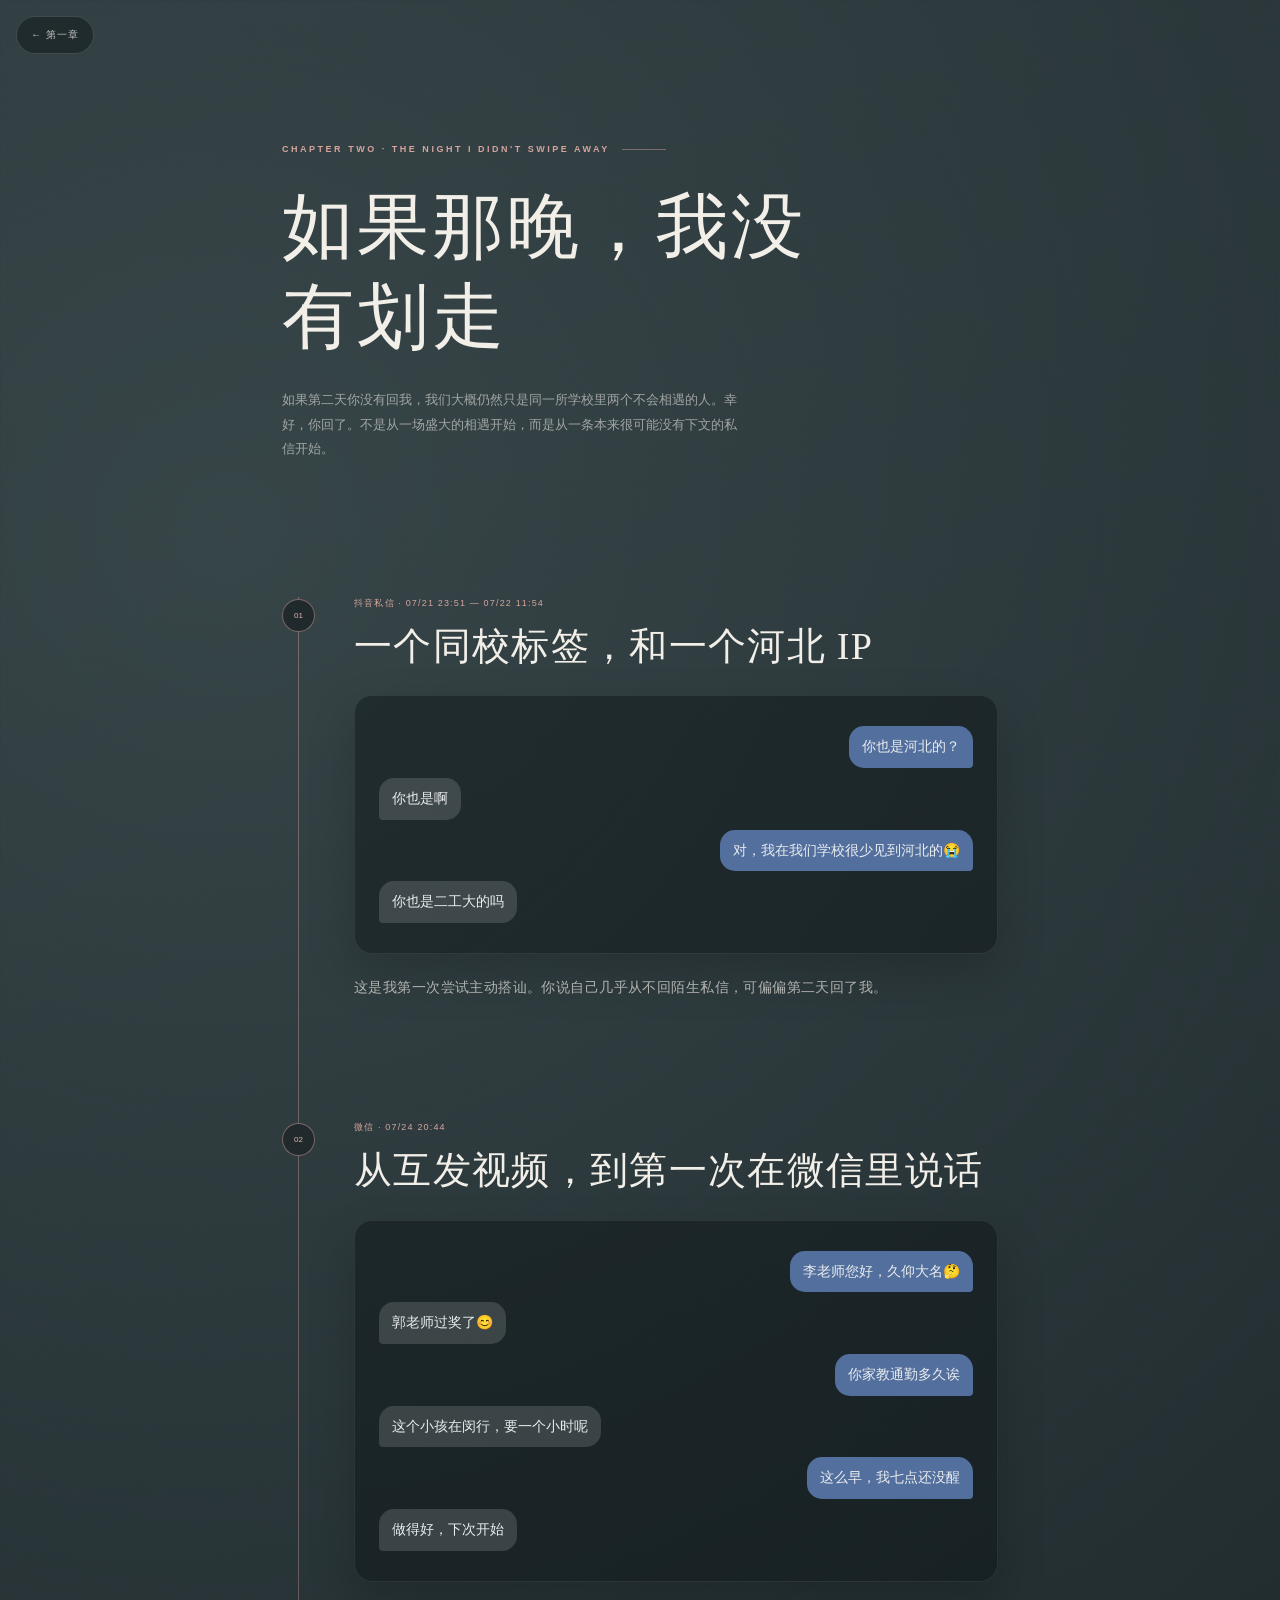
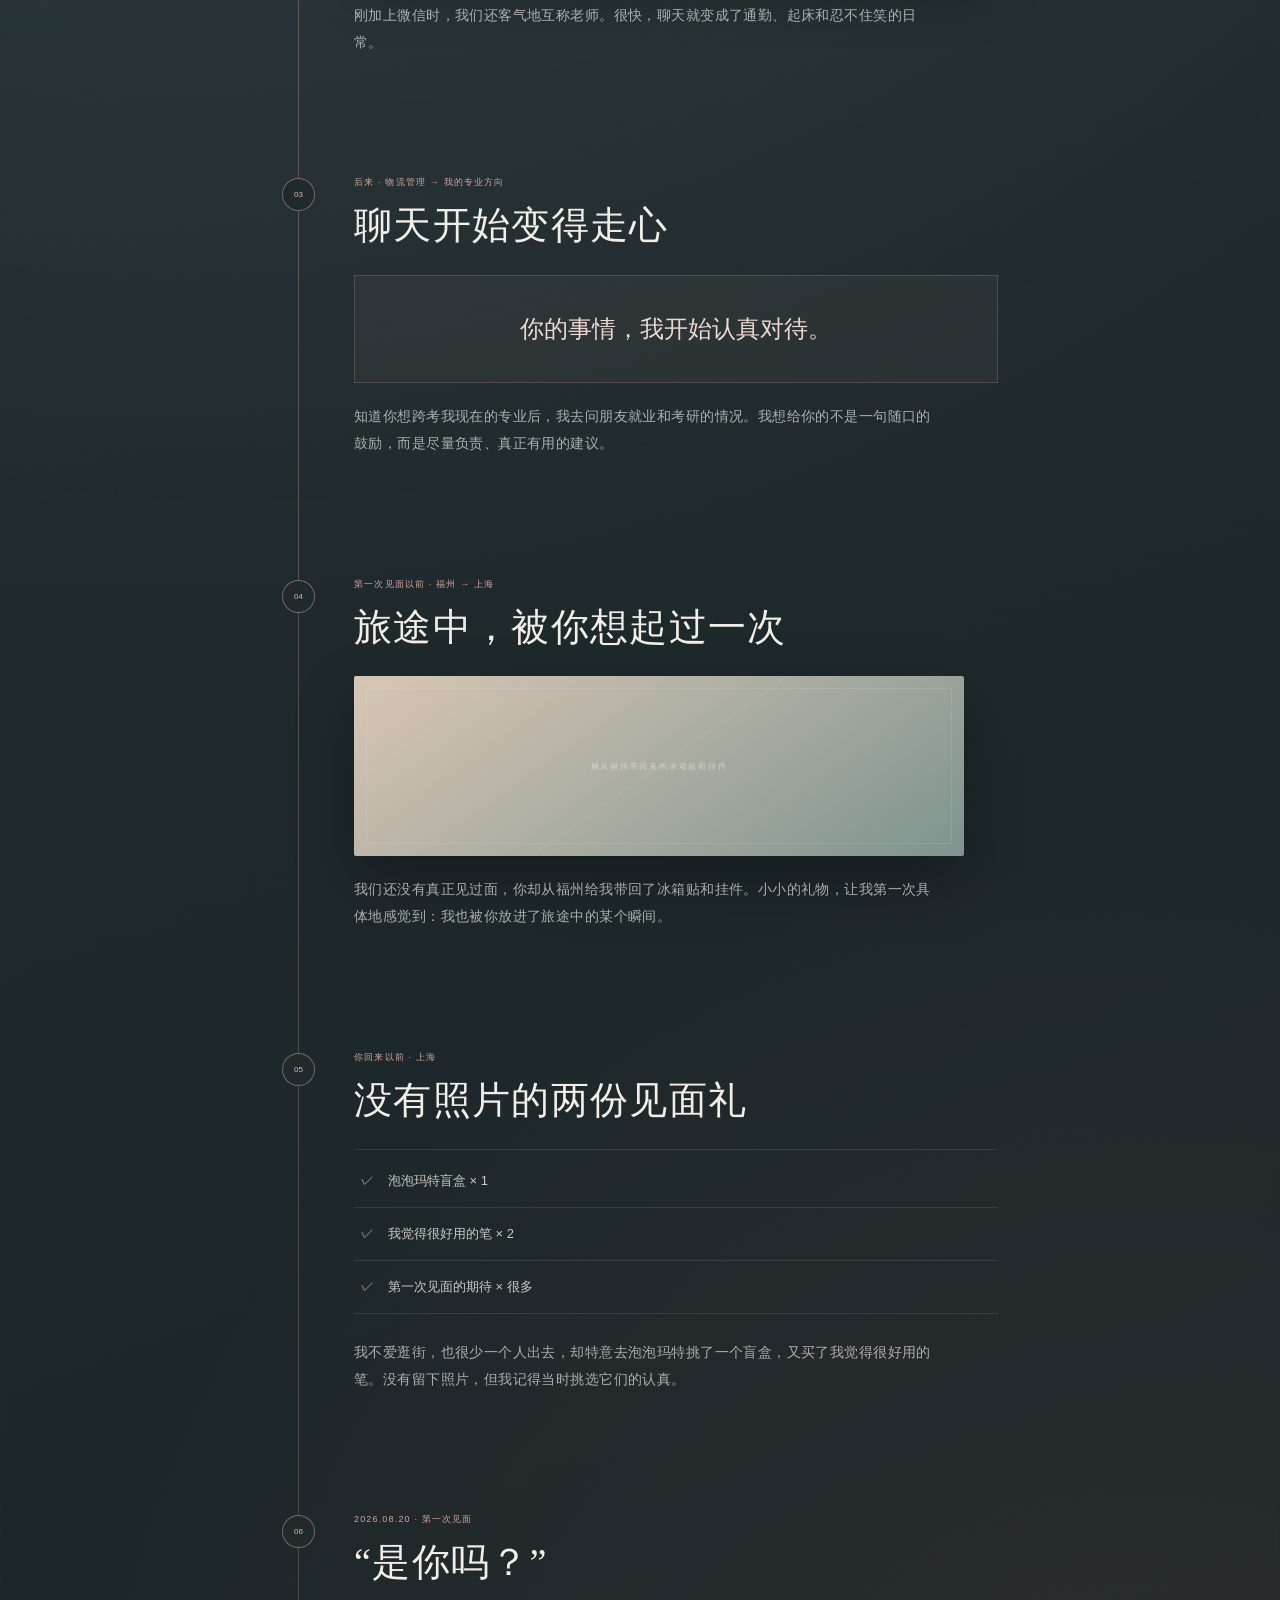
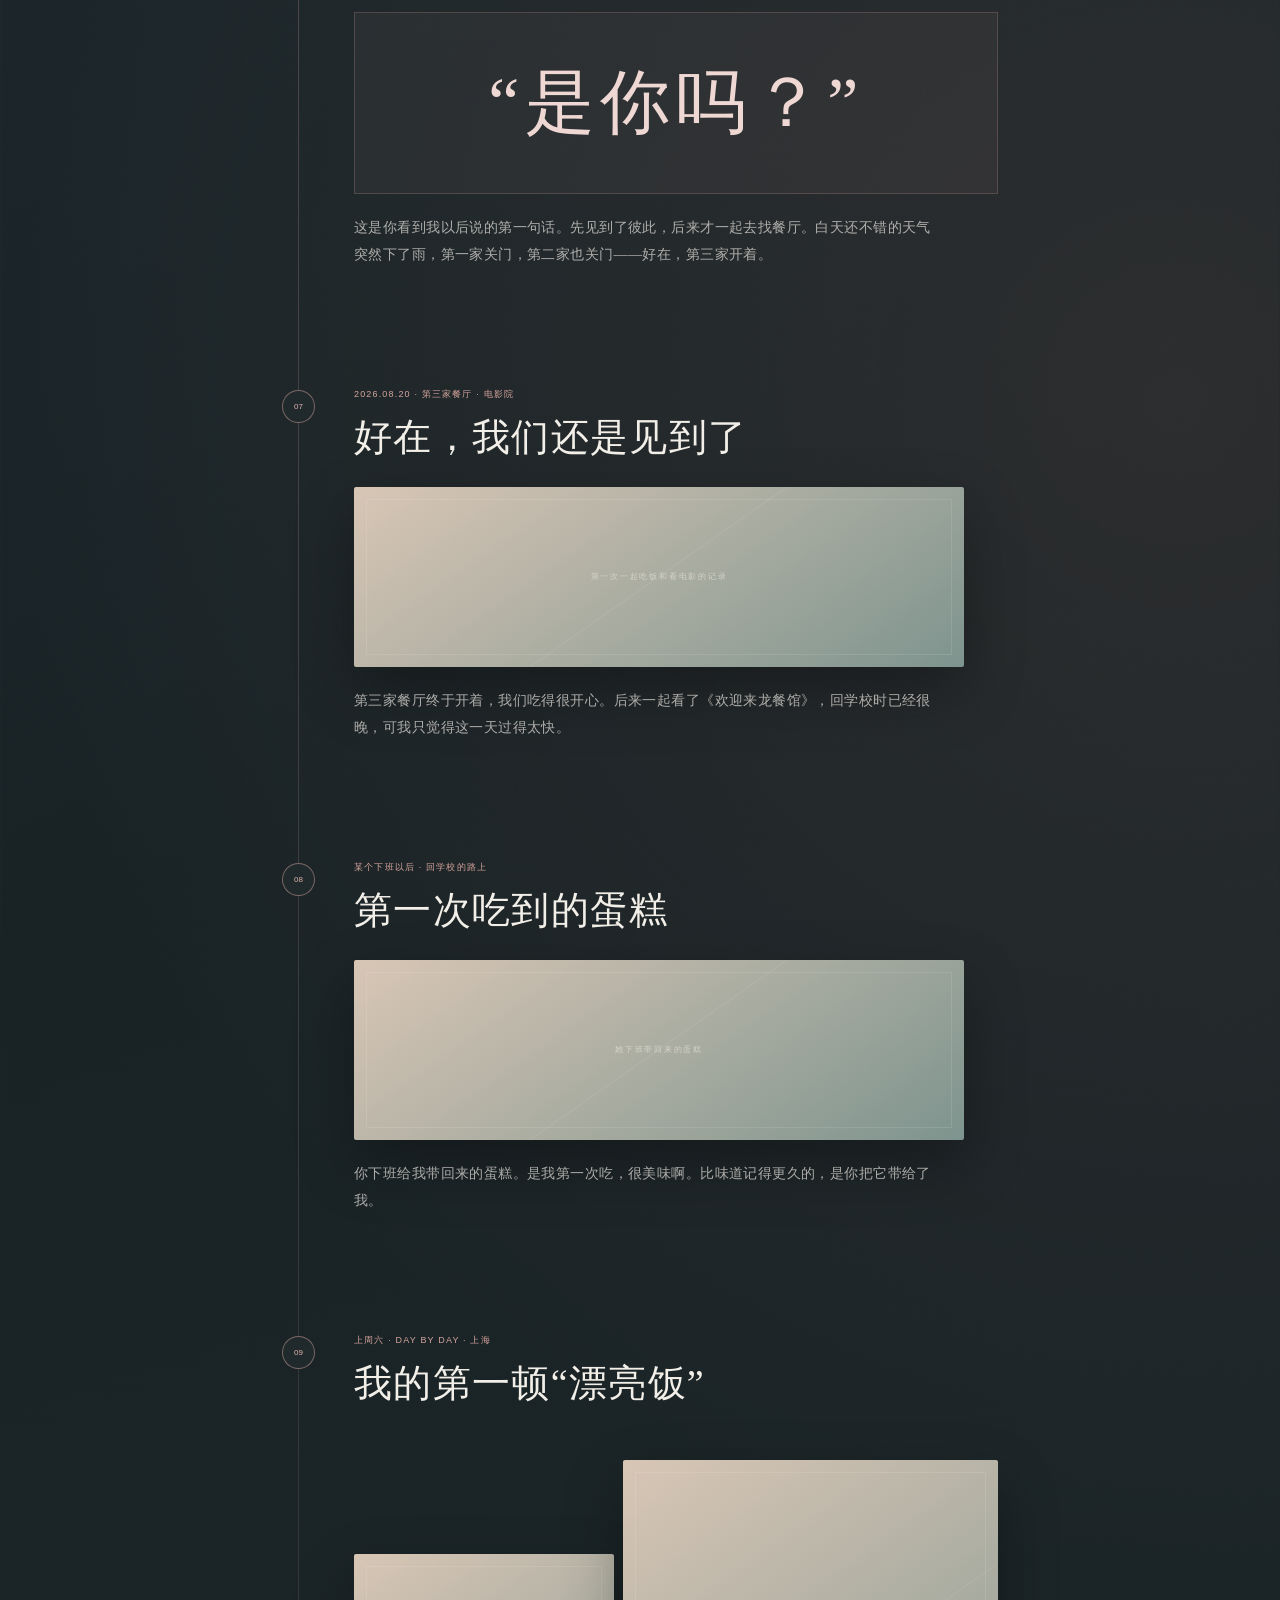
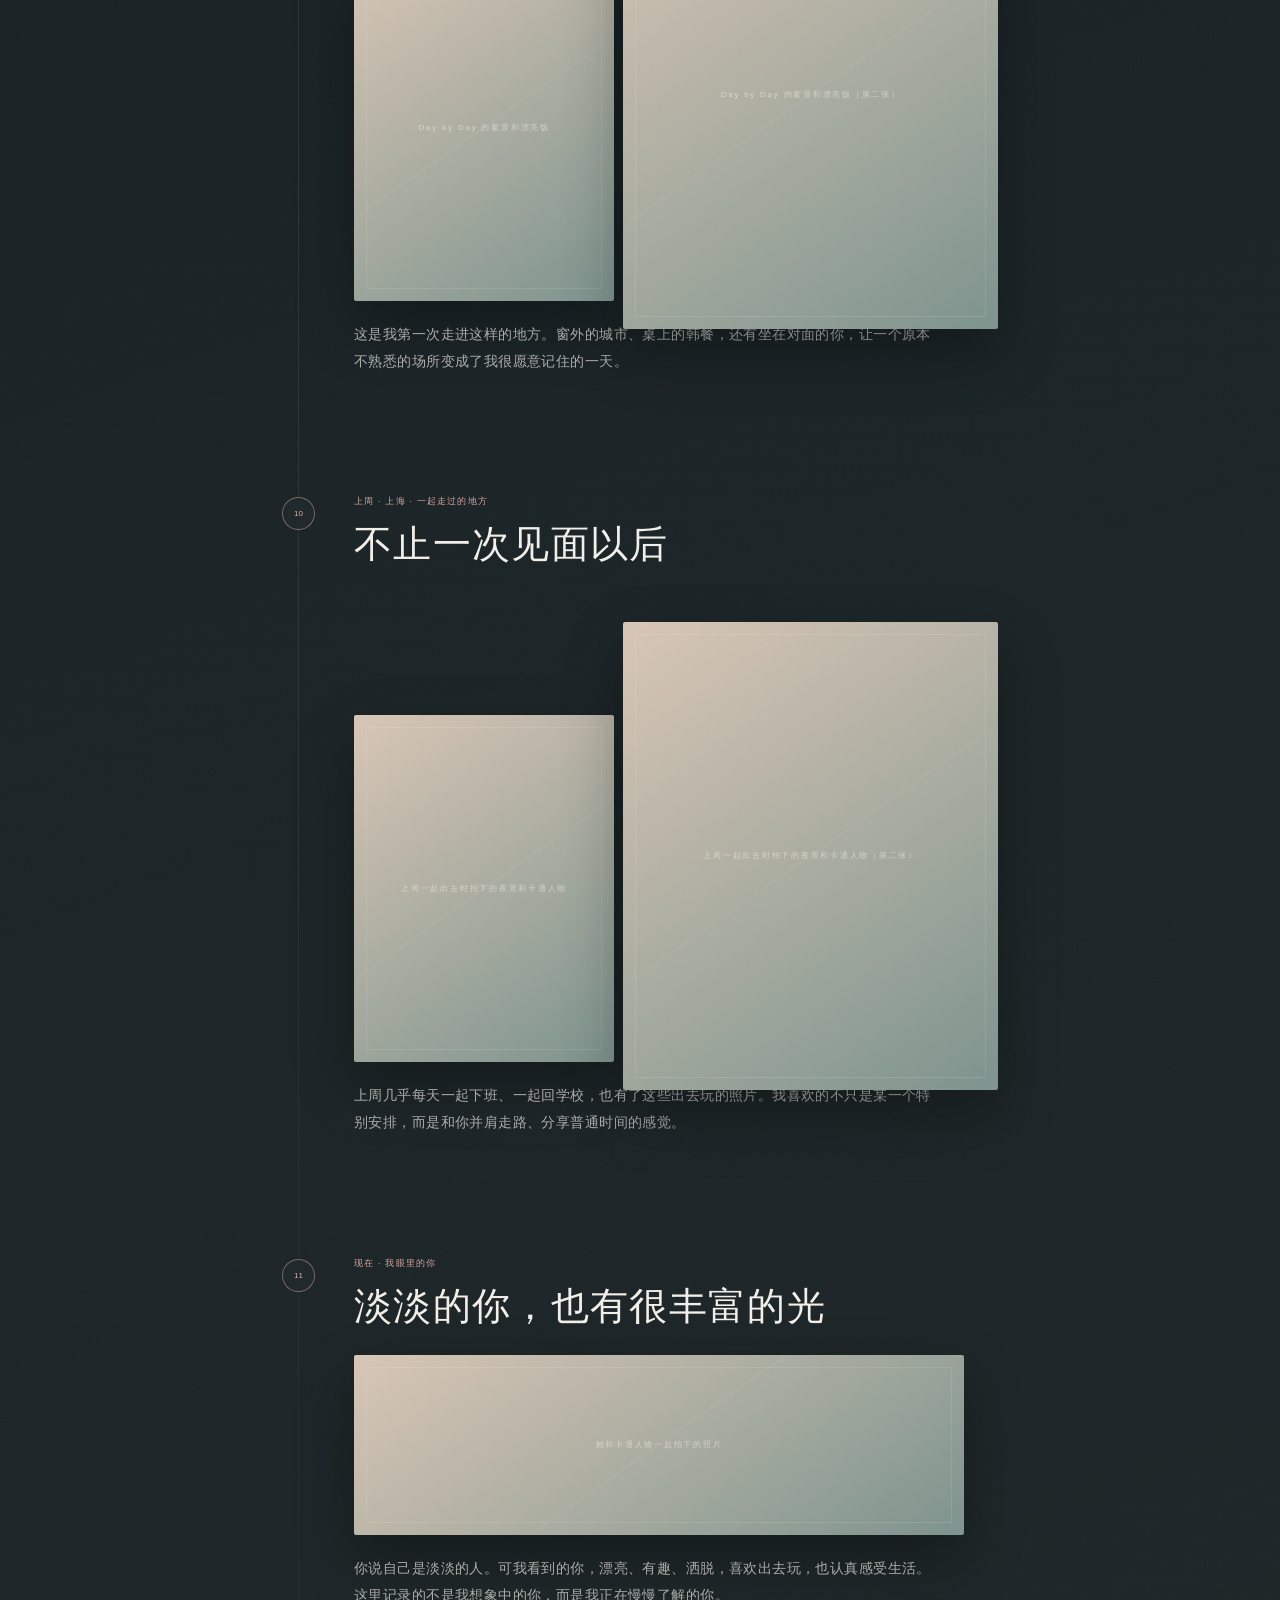
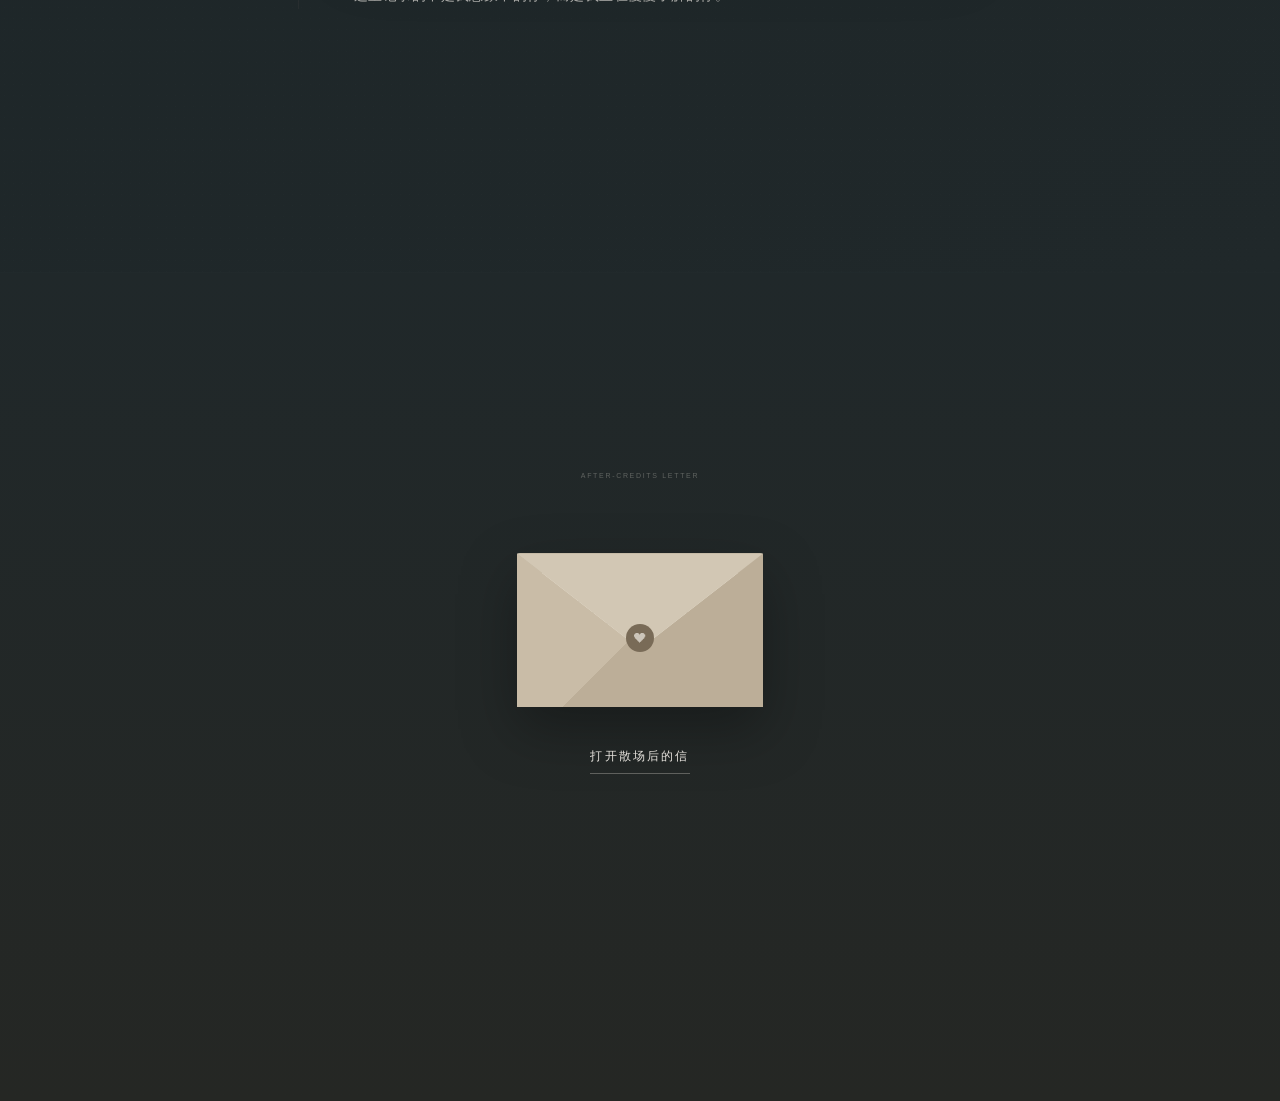
==== story.html @ b948edaa "Add files via upload" ====
<!doctype html>
<html lang="zh-CN">
<head>
  <meta charset="UTF-8">
  <meta name="viewport" content="width=device-width, initial-scale=1, viewport-fit=cover">
  <meta name="robots" content="noindex,nofollow">
  <meta name="referrer" content="no-referrer">
  <meta name="theme-color" content="#202a2d">
  <meta name="description" content="从第一条私信开始，记录我们的故事。">
  <title>后来，我们的故事开始了</title>
  <link rel="stylesheet" href="./style.css">
</head>
<body class="is-loading is-started story-page">
  <noscript><p class="noscript-message">这个页面需要启用 JavaScript，才能完成拆信与日期验证。</p></noscript>
  <div class="page-loader" id="pageLoader" aria-label="页面加载中"><i></i></div>

  <a class="story-back-link" href="./index.html" aria-label="返回第一章">← 第一章</a>

  <main class="story-page-main">
    <section class="story-chapter" id="storyChapter" aria-labelledby="storyChapterTitle">
      <div class="story-chapter__heading reveal">
        <p class="chapter-kicker" id="storyEyebrow"></p>
        <h1 id="storyChapterTitle"></h1>
        <p id="storyChapterIntro"></p>
      </div>
      <div class="story-timeline" id="storyTimeline" aria-label="从第一条私信开始的故事"></div>
    </section>

    <div class="envelope-section reveal" id="envelopeSection">
      <p class="envelope-section__eyebrow">AFTER-CREDITS LETTER</p>
      <button class="envelope-trigger" id="envelopeTrigger" type="button" aria-label="打开这封信" aria-expanded="false">
        <span class="envelope" aria-hidden="true">
          <span class="envelope__paper"><i></i><i></i><i></i></span>
          <span class="envelope__back"></span>
          <span class="envelope__flap"></span>
          <span class="envelope__front"></span>
          <span class="envelope__seal">❤</span>
        </span>
        <span class="envelope-label">打开散场后的信</span>
      </button>
    </div>

    <section class="chapter chapter-two" id="chapterTwo" aria-labelledby="chapterTwoTitle" aria-hidden="true">
      <div class="texture texture--paper" aria-hidden="true"></div>
      <div class="letter-page">
        <div class="paper-rule" aria-hidden="true"></div>
        <div class="chapter-heading chapter-heading--letter reveal-letter">
          <div class="chapter-heading__topline"><span>AFTER CREDITS / LETTER</span><span>ONLY FOR YOU</span></div>
          <p class="chapter-kicker">AFTER CREDITS <span>LETTER</span></p>
          <h2 id="chapterTwoTitle"></h2>
          <p class="chapter-deck" id="chapterTwoIntro"></p>
        </div>
        <div class="letter-copy" id="letterCopy"></div>
        <figure class="important-photo reveal-letter">
          <button class="important-photo__media" id="importantPhotoMedia" type="button" aria-label="查看重要照片"></button>
          <figcaption id="importantPhotoCaption"></figcaption>
        </figure>
        <div class="confession-intro reveal-letter">
          <span class="confession-intro__index">ONE LAST SCENE</span>
          <p id="confessionBefore"></p>
          <button class="continue-button" id="continueButton" type="button" aria-expanded="false">
            <span id="confessionButtonText"></span><span aria-hidden="true">↓</span>
          </button>
        </div>
        <div class="confession-reveal" id="confessionReveal" aria-live="polite">
          <p class="confession-text" id="confessionFinal"></p>
          <div class="ending-scene">
            <button class="next-photo" id="nextPhotoMedia" type="button" aria-label="查看下一张照片"></button>
            <p id="endingText"></p>
            <p class="to-be-continued" id="continuedText"></p>
          </div>
        </div>
      </div>
    </section>
  </main>

  <div class="letter-stage" id="letterStage" aria-hidden="true">
    <div class="letter-stage__backdrop"></div>
    <section class="date-letter" role="dialog" aria-modal="true" aria-labelledby="dateQuestionTitle">
      <div class="date-letter__topline"><span>PRIVATE SCREENING</span><span>AFTER CREDITS · 01</span></div>
      <div class="date-form-view" id="dateFormView">
        <p class="date-letter__prelude" id="datePrelude"></p>
        <h2 id="dateQuestionTitle"></h2>
        <form id="dateForm" novalidate>
          <fieldset>
            <legend class="sr-only">选择第一次见面的日期</legend>
            <div class="date-selects">
              <label><select id="yearSelect" aria-label="年份" required></select><span>年</span></label><i aria-hidden="true">·</i>
              <label><select id="monthSelect" aria-label="月份" required></select><span>月</span></label><i aria-hidden="true">·</i>
              <label><select id="daySelect" aria-label="日期" required></select><span>日</span></label>
            </div>
            <p class="date-message" id="dateMessage" aria-live="polite"></p>
            <button class="date-submit" type="submit">确认这一天 <span aria-hidden="true">→</span></button>
          </fieldset>
        </form>
      </div>
      <div class="date-success" id="dateSuccess" aria-live="polite">
        <p class="date-success__value" id="dateSuccessValue"></p>
        <span class="date-success__check" aria-hidden="true">✓</span>
        <p id="dateCorrectText"></p>
        <p class="muted" id="dateTransitionText"></p>
        <button class="date-success__continue" id="enterChapterTwoButton" type="button"></button>
      </div>
    </section>
  </div>

  <div class="lightbox" id="lightbox" role="dialog" aria-modal="true" aria-label="照片查看" aria-hidden="true">
    <button class="lightbox__close" id="lightboxClose" type="button" aria-label="关闭大图">×</button>
    <div class="lightbox__stage" id="lightboxStage"></div>
    <p class="lightbox__caption" id="lightboxCaption"></p>
  </div>

  <script src="./content.js"></script>
  <script src="./story.js"></script>
</body>
</html>
---- style.css ----
:root {
  color-scheme: dark;
  --bg-dark: #252724;
  --bg-dark-soft: #343730;
  --bg-dark-raised: #3c4038;
  --bg-paper: #f3ede2;
  --bg-paper-deep: #ddd3c3;
  --text-primary: #eee9df;
  --text-muted: rgba(238, 233, 223, .58);
  --text-ink: #1b1d1d;
  --text-ink-muted: rgba(27, 29, 29, .53);
  --accent: #b29b78;
  --accent-dark: #756852;
  --line-dark: rgba(240, 235, 226, .16);
  --line-light: rgba(27, 29, 29, .16);
  --shadow-dark: 0 32px 80px rgba(0, 0, 0, .28);
  --sans: -apple-system, BlinkMacSystemFont, "PingFang SC", "Hiragino Sans GB", "Microsoft YaHei", sans-serif;
  --serif: Iowan Old Style, Baskerville, "Times New Roman", "Songti SC", STSong, serif;
  --page-pad: clamp(22px, 7vw, 38px);
  --ease: cubic-bezier(.22, .8, .25, 1);
}

* { box-sizing: border-box; }
html { scroll-behavior: smooth; background: var(--bg-dark); }
body {
  margin: 0;
  min-width: 320px;
  overflow-x: hidden;
  color: var(--text-primary);
  background: var(--bg-dark);
  font-family: var(--sans);
  text-rendering: optimizeLegibility;
  transition: background-color 1.2s var(--ease), color 1.2s var(--ease);
}
body.lightbox-open { overflow: hidden; }
button, select, input, textarea { font: inherit; }
button { color: inherit; }
button:focus-visible, select:focus-visible, input:focus-visible, textarea:focus-visible {
  outline: 1px solid currentColor;
  outline-offset: 5px;
}
.sr-only { position: absolute; width: 1px; height: 1px; padding: 0; margin: -1px; overflow: hidden; clip: rect(0, 0, 0, 0); white-space: nowrap; border: 0; }
.muted { opacity: .52; }
.noscript-message { position: fixed; inset: 0; z-index: 200; display: grid; place-items: center; margin: 0; padding: 30px; background: var(--bg-dark); text-align: center; }

.texture { position: absolute; inset: 0; pointer-events: none; overflow: hidden; }
.texture::before, .texture::after {
  content: "";
  position: absolute;
  inset: -30%;
  background-image:
    radial-gradient(circle at 17% 31%, rgba(255, 255, 255, .2) 0 .45px, transparent .7px),
    radial-gradient(circle at 73% 67%, rgba(255, 255, 255, .13) 0 .4px, transparent .7px);
  background-size: 8px 11px, 13px 17px;
  opacity: .16;
  transform: rotate(2deg);
  mix-blend-mode: soft-light;
}
.texture::after { background: radial-gradient(circle at 68% 20%, rgba(85, 105, 116, .22), transparent 36%); opacity: .8; }
.texture--fixed { position: fixed; }
.texture--paper::before { opacity: .045; mix-blend-mode: multiply; }
.texture--paper::after { background: linear-gradient(90deg, rgba(106, 91, 66, .035), transparent 20%, transparent 80%, rgba(106, 91, 66, .03)); opacity: 1; }

.page-loader {
  position: fixed;
  inset: 0;
  z-index: 150;
  display: grid;
  place-items: center;
  background: var(--bg-dark);
  transition: opacity .5s ease, visibility .5s;
}
.page-loader i { width: 5px; height: 5px; border-radius: 50%; background: var(--accent); animation: loaderPulse 1.1s ease-in-out infinite; }
.is-ready .page-loader { opacity: 0; visibility: hidden; }
@keyframes loaderPulse { 50% { transform: scale(1.8); opacity: .35; } }

.intro {
  position: fixed;
  inset: 0;
  z-index: 50;
  display: grid;
  place-items: center;
  min-height: 100svh;
  padding: max(28px, env(safe-area-inset-top)) var(--page-pad) max(28px, env(safe-area-inset-bottom));
  overflow: hidden;
  background: radial-gradient(circle at 75% 20%, #4b5045 0, #30332d 29%, #232521 74%);
  transition: opacity 1s var(--ease), visibility 1s;
}
.intro::before { content: ""; position: absolute; top: -32vh; right: -42vw; width: 95vw; height: 145vh; background: linear-gradient(112deg, transparent 18%, rgba(224, 205, 170, .09) 48%, transparent 77%); transform: rotate(12deg); pointer-events: none; animation: projectorDrift 8s ease-in-out infinite alternate; }
@keyframes projectorDrift { to { transform: rotate(8deg) translateX(-5vw); opacity: .65; } }
.intro__frames { position: absolute; inset: 0; overflow: hidden; opacity: .5; }
.intro__frames i { position: absolute; display: block; border: 1px solid rgba(238, 232, 222, .08); background: rgba(255, 255, 255, .018); box-shadow: var(--shadow-dark); }
.intro__frames i:nth-child(1) { width: 32vw; height: 42vw; max-width: 150px; max-height: 200px; top: -5vw; right: -8vw; transform: rotate(5deg); }
.intro__frames i:nth-child(2) { width: 22vw; height: 32vw; max-width: 100px; max-height: 145px; bottom: 7vh; left: -9vw; transform: rotate(-4deg); }
.intro__frames i:nth-child(3) { width: 14px; height: 42vh; right: 11vw; bottom: -12vh; border-width: 0 1px; background: repeating-linear-gradient(to bottom, rgba(255,255,255,.08) 0 3px, transparent 3px 15px); }
.intro__content { position: relative; z-index: 1; width: min(100%, 500px); }
.intro__eyebrow { margin: 0 0 11px; color: var(--accent); font-size: 9px; font-weight: 600; letter-spacing: .3em; }
.intro__folio { display: flex; gap: 11px; align-items: center; margin: 0 0 clamp(58px, 12vh, 110px); color: rgba(240, 235, 226, .32); font-size: 8px; letter-spacing: .2em; }
.intro__folio::after { content: ""; width: 35px; height: 1px; background: currentColor; }
.intro h1 { max-width: 9em; margin: 0 0 20px; font: 400 clamp(35px, 10vw, 54px)/1.25 var(--serif); letter-spacing: .045em; animation: introFade 1.2s .1s both; }
.intro__line { margin: 0; color: rgba(240, 235, 226, .54); font-size: 12px; line-height: 1.8; letter-spacing: .09em; white-space: pre-line; animation: introFade 1.2s .4s both; }
.line-button { display: flex; align-items: center; justify-content: space-between; width: 100%; min-height: 52px; padding: 0 0 11px; border: 0; border-bottom: 1px solid rgba(240, 235, 226, .36); background: transparent; cursor: pointer; letter-spacing: .14em; }
.intro__button { margin-top: clamp(65px, 12vh, 110px); animation: introFade 1.2s .7s both; }
.intro__footer { position: absolute; z-index: 1; right: var(--page-pad); bottom: max(24px, env(safe-area-inset-bottom)); left: var(--page-pad); display: flex; justify-content: space-between; color: rgba(240, 235, 226, .28); font-size: 8px; letter-spacing: .16em; text-transform: uppercase; }
.is-started .intro { opacity: 0; visibility: hidden; pointer-events: none; }
@keyframes introFade { from { opacity: 0; transform: translateY(12px); } to { opacity: 1; transform: none; } }

.music-control {
  position: fixed;
  z-index: 45;
  top: max(16px, env(safe-area-inset-top));
  right: 16px;
  display: grid;
  place-items: center;
  width: 44px;
  height: 44px;
  border: 1px solid rgba(240, 235, 226, .2);
  border-radius: 50%;
  background: rgba(34, 36, 32, .66);
  backdrop-filter: blur(10px);
  -webkit-backdrop-filter: blur(10px);
  cursor: pointer;
  opacity: 0;
  pointer-events: none;
  transition: opacity .5s, color .8s, border-color .8s, background .8s;
}
.is-started .music-control { opacity: 1; pointer-events: auto; }
.music-control.is-unavailable { opacity: .34; }
.chapter-two-active .music-control { color: var(--text-ink); border-color: rgba(27, 29, 29, .2); background: rgba(240, 235, 225, .75); }

.chapter { position: relative; }
.chapter-one { min-height: 100svh; overflow: clip; background: linear-gradient(148deg, #343730 0%, #242622 52%, #2d302b 100%); transition: opacity 1.1s var(--ease), filter 1.1s var(--ease); }
.archive-rail { position: absolute; z-index: 2; top: 110svh; bottom: 6%; left: 9px; display: flex; flex-direction: column; align-items: center; gap: 12px; color: rgba(240,235,226,.22); font-size: 7px; letter-spacing: .1em; }
.archive-rail i { flex: 1; width: 1px; background: repeating-linear-gradient(to bottom, rgba(240,235,226,.16) 0 4px, transparent 4px 15px); }
.chapter-heading { position: relative; z-index: 1; min-height: 100svh; display: flex; flex-direction: column; justify-content: center; padding: 13vh var(--page-pad) 12vh; }
.chapter-heading__topline { position: absolute; top: max(28px, env(safe-area-inset-top)); right: var(--page-pad); left: var(--page-pad); display: flex; justify-content: space-between; color: rgba(240, 235, 226, .26); font-size: 7px; letter-spacing: .2em; }
.chapter-kicker { display: flex; align-items: center; gap: 12px; margin: 0 0 28px; color: var(--accent); font-size: 9px; font-weight: 600; letter-spacing: .28em; }
.chapter-kicker::after { content: ""; width: 44px; height: 1px; background: currentColor; opacity: .45; }
.chapter-kicker span { margin-left: auto; opacity: .45; }
.chapter-heading h2 { max-width: 10em; margin: 0; font: 400 clamp(38px, 11vw, 72px)/1.25 var(--serif); letter-spacing: .045em; }
.chapter-deck { margin: 28px 0 0; color: var(--text-muted); font-size: 12px; letter-spacing: .13em; }
.chapter-heading__coordinates { margin-top: 12vh; color: rgba(240, 235, 226, .2); font-size: 7px; letter-spacing: .16em; }
.scroll-mark { position: absolute; bottom: 7vh; left: var(--page-pad); width: 1px; height: 44px; overflow: hidden; background: rgba(240, 235, 226, .12); }
.scroll-mark span { display: block; width: 1px; height: 17px; background: rgba(240, 235, 226, .68); animation: scrollMark 2.2s ease-in-out infinite; }
@keyframes scrollMark { 0% { transform: translateY(-20px); } 60%, 100% { transform: translateY(48px); } }

.timeline-heading { position: relative; z-index: 2; display: flex; justify-content: space-between; margin: 0 var(--page-pad) 18vh; padding-top: 26px; border-top: 1px solid var(--line-dark); color: rgba(240, 235, 226, .35); font-size: 7px; letter-spacing: .2em; }
.memory-timeline { position: relative; z-index: 1; padding: 0 0 18vh; }
.memory { position: relative; width: 100%; margin: 0 auto clamp(125px, 28vh, 245px); }
.memory__large-index { position: absolute; z-index: 3; top: -34px; right: var(--page-pad); color: rgba(240, 235, 226, .09); font: 400 clamp(54px, 20vw, 110px)/1 var(--serif); letter-spacing: -.04em; pointer-events: none; }
.memory__text { position: relative; z-index: 2; }
.memory__meta { display: grid; grid-template-columns: 1fr auto auto auto; gap: 9px; align-items: baseline; margin-bottom: 14px; font-size: 9px; letter-spacing: .14em; text-transform: uppercase; }
.memory__frame { color: rgba(240, 235, 226, .26); }
.memory__date { color: var(--accent); }
.memory__location { color: rgba(240, 235, 226, .52); }
.memory__visual { position: relative; display: block; width: 100%; padding: 0; overflow: hidden; color: inherit; border: 0; background: #3c4038; box-shadow: var(--shadow-dark); cursor: zoom-in; }
.memory__visual::after { content: ""; position: absolute; inset: 0; box-shadow: inset 0 0 0 1px rgba(255, 255, 255, .07); pointer-events: none; }
.memory__visual img { display: block; width: 100%; height: 100%; background: #2d302b; filter: saturate(.88) contrast(.98) sepia(.055); transition: transform 1.1s var(--ease), filter .8s; }
.memory__visual:hover img, .memory__visual:focus-visible img { transform: scale(1.018); filter: saturate(.98) contrast(1) sepia(.025); }
.photo-placeholder { position: relative; display: grid; place-items: center; width: 100%; height: 100%; min-height: 180px; overflow: hidden; color: rgba(240, 235, 226, .63); background: linear-gradient(145deg, var(--ph-a), var(--ph-b)); }
.photo-placeholder::before, .photo-placeholder::after { content: ""; position: absolute; pointer-events: none; }
.photo-placeholder::before { inset: 12px; border: 1px solid rgba(255, 255, 255, .1); }
.photo-placeholder::after { width: 120%; height: 1px; background: rgba(255, 255, 255, .08); transform: rotate(-35deg); }
.photo-placeholder > span { position: relative; z-index: 1; font-size: 8px; font-weight: 500; letter-spacing: .22em; }
.memory__caption { max-width: 40em; margin: 16px 0 0; color: rgba(238, 233, 223, .68); font: 400 13px/1.95 var(--serif); letter-spacing: .045em; }

.memory--large, .memory--cinematic { display: flex; flex-direction: column; padding: 0 var(--page-pad); }
.memory--large .memory__text, .memory--cinematic .memory__text { display: contents; }
.memory--large .memory__meta, .memory--cinematic .memory__meta { order: 1; }
.memory--large .memory__visual, .memory--cinematic .memory__visual { order: 2; }
.memory--large .memory__caption, .memory--cinematic .memory__caption { order: 3; }
.memory--large .memory__visual { aspect-ratio: 4 / 5; }
.memory--cinematic { padding: 42px 13px; background: rgba(178, 155, 120, .055); }
.memory--cinematic .memory__visual { aspect-ratio: 16 / 9; }
.memory--cinematic .memory__meta, .memory--cinematic .memory__caption { margin-right: calc(var(--page-pad) - 13px); margin-left: calc(var(--page-pad) - 13px); }

.memory--left, .memory--right { display: grid; grid-template-columns: 1.15fr .85fr; align-items: end; gap: 18px; padding: 0 var(--page-pad); }
.memory--left .memory__visual, .memory--right .memory__visual { aspect-ratio: 3 / 4; }
.memory--left .memory__text { grid-column: 2; grid-row: 1; padding-bottom: 9px; }
.memory--left .memory__visual { grid-column: 1; grid-row: 1; }
.memory--right { grid-template-columns: .85fr 1.15fr; }
.memory--right .memory__text { grid-column: 1; grid-row: 1; padding-bottom: 9px; }
.memory--right .memory__visual { grid-column: 2; grid-row: 1; }
.memory--left .memory__meta, .memory--right .memory__meta { display: flex; flex-wrap: wrap; }
.memory--left .memory__frame, .memory--right .memory__frame { width: 100%; margin-bottom: 10px; }

.memory--polaroid { width: min(78%, 420px); padding: 12px 12px 43px; color: var(--text-ink); background: #e9e3d8; transform: rotate(var(--tilt, -1deg)); box-shadow: 0 30px 75px rgba(0, 0, 0, .32); }
.memory--polaroid::before { content: ""; position: absolute; z-index: 4; top: -14px; left: 50%; width: 72px; height: 28px; background: rgba(202, 192, 174, .68); transform: translateX(-50%) rotate(-1deg); box-shadow: 0 2px 8px rgba(0,0,0,.08); }
.memory--polaroid .memory__large-index { right: 4px; color: rgba(27, 29, 29, .08); }
.memory--polaroid .memory__visual { aspect-ratio: 4 / 5; box-shadow: none; }
.memory--polaroid .memory__text { margin-top: 15px; }
.memory--polaroid .memory__meta { color: var(--text-ink); }
.memory--polaroid .memory__frame, .memory--polaroid .memory__location, .memory--polaroid .memory__caption { color: rgba(27, 29, 29, .54); }
.memory--polaroid .memory__date { color: var(--accent-dark); }

.memory--double { display: grid; grid-template-columns: 1.15fr .85fr; gap: 10px; padding: 0 var(--page-pad); align-items: end; }
.memory--double .memory__text { grid-column: 1 / -1; margin-bottom: 4px; }
.memory--double .memory__visual { aspect-ratio: 3 / 4; }
.memory--double .memory__visual--secondary { aspect-ratio: 4 / 5; transform: translateY(28px); }

.reveal, .reveal-letter { opacity: 0; filter: blur(3px); transform: translateY(30px) scale(.985); transition: opacity .95s var(--ease), transform .95s var(--ease), filter .95s var(--ease); }
.reveal.is-visible, .reveal-letter.is-visible { opacity: 1; filter: none; transform: none; }

.chapter-one-ending { position: relative; z-index: 1; min-height: 92svh; display: flex; flex-direction: column; align-items: center; justify-content: center; padding: 24vh var(--page-pad) 8vh; text-align: center; }
.ending-index { margin-bottom: 60px; color: rgba(240, 235, 226, .25); font-size: 7px; letter-spacing: .22em; }
.chapter-one-ending p { max-width: 24em; margin: 0 0 15px; font: 400 18px/1.9 var(--serif); letter-spacing: .08em; }
.down-arrow { margin-top: 82px; color: var(--accent); font-size: 17px; }
.envelope-section { position: relative; z-index: 2; min-height: 92svh; display: flex; flex-direction: column; align-items: center; justify-content: center; padding: 8vh var(--page-pad) 20vh; }
.envelope-section__eyebrow { margin: 0 0 54px; color: rgba(240, 235, 226, .3); font-size: 7px; letter-spacing: .24em; }
.envelope-trigger { width: min(100%, 310px); min-height: 230px; padding: 20px 12px; border: 0; background: transparent; cursor: pointer; }
.envelope { position: relative; display: block; width: 246px; height: 154px; margin: 0 auto 39px; filter: drop-shadow(0 22px 28px rgba(0, 0, 0, .29)); transition: transform .8s var(--ease); perspective: 800px; }
.envelope__back { position: absolute; inset: 0; border-radius: 3px; background: #b9ae9a; }
.envelope__paper { position: absolute; z-index: 1; left: 18px; bottom: 14px; width: calc(100% - 36px); height: 120px; padding: 28px; background: #eee8dc; transition: transform .9s .42s var(--ease), height .9s .42s var(--ease); }
.envelope__paper i { display: block; width: 65%; height: 1px; margin: 0 0 10px; background: rgba(27, 29, 29, .18); }
.envelope__paper i:nth-child(2) { width: 82%; }
.envelope__paper i:nth-child(3) { width: 48%; }
.envelope__flap { position: absolute; z-index: 4; top: 0; left: 0; width: 100%; height: 100%; clip-path: polygon(0 0, 100% 0, 50% 62%); background: #d2c7b4; transform-origin: top; transition: transform .7s var(--ease), z-index 0s .35s; }
.envelope__front { position: absolute; z-index: 3; inset: 0; clip-path: polygon(0 0, 50% 62%, 100% 0, 100% 100%, 0 100%); background: linear-gradient(135deg, #c9bca7 0 50%, #bcae98 50% 100%); }
.envelope__seal { position: absolute; z-index: 5; left: 50%; top: 55%; display: grid; place-items: center; width: 28px; height: 28px; border-radius: 50%; color: rgba(240,235,226,.7); background: #796b57; font-size: 7px; letter-spacing: .08em; transform: translate(-50%, -50%); transition: opacity .2s .2s; }
.envelope-label { display: inline-block; padding-bottom: 8px; border-bottom: 1px solid rgba(240, 235, 226, .3); font-size: 12px; letter-spacing: .18em; }
.envelope-trigger:hover .envelope, .envelope-trigger:focus-visible .envelope { transform: translateY(-6px); }
.envelope-trigger.is-open .envelope { transform: translateY(-16px); }
.envelope-trigger.is-open .envelope__flap { z-index: 0; transform: rotateX(180deg); }
.envelope-trigger.is-open .envelope__paper { height: 156px; transform: translateY(-70px); }
.envelope-trigger.is-open .envelope__seal { opacity: 0; }

.letter-stage { position: fixed; z-index: 60; inset: 0; display: grid; place-items: center; padding: 18px; visibility: hidden; pointer-events: none; }
.letter-stage__backdrop { position: absolute; inset: 0; opacity: 0; background: rgba(8, 11, 12, .87); backdrop-filter: blur(6px); -webkit-backdrop-filter: blur(6px); transition: opacity .9s var(--ease); }
.date-letter { position: relative; width: min(100%, 480px); min-height: min(650px, calc(100svh - 36px)); max-height: calc(100svh - 36px); overflow: auto; padding: 24px clamp(22px, 7vw, 48px) 38px; color: var(--text-ink); background: var(--bg-paper); box-shadow: 0 32px 95px rgba(0, 0, 0, .48); opacity: 0; transform: translateY(28vh) scale(.78); transform-origin: center 80%; transition: opacity .9s var(--ease), transform 1.15s var(--ease); }
.date-letter::after { content: ""; position: absolute; inset: 12px; border: 1px solid rgba(27,29,29,.07); pointer-events: none; }
.letter-stage.is-open { visibility: visible; pointer-events: auto; }
.letter-stage.is-open .letter-stage__backdrop { opacity: 1; }
.letter-stage.is-open .date-letter { opacity: 1; transform: none; }
.date-letter__topline { position: relative; z-index: 1; display: flex; justify-content: space-between; padding-bottom: 15px; border-bottom: 1px solid var(--line-light); color: rgba(27, 29, 29, .46); font-size: 8px; letter-spacing: .2em; }
.date-form-view { position: relative; z-index: 1; padding-top: clamp(60px, 11vh, 98px); transition: opacity .6s, transform .6s; }
.date-letter__prelude { white-space: pre-line; margin: 0 0 27px; color: var(--text-ink-muted); font: 400 14px/1.9 var(--serif); letter-spacing: .05em; }
.date-letter h2 { margin: 0 0 50px; font: 400 clamp(24px, 7vw, 32px)/1.6 var(--serif); letter-spacing: .04em; }
.date-letter fieldset { padding: 0; border: 0; }
.date-selects { display: grid; grid-template-columns: minmax(72px, 1.4fr) auto minmax(56px, 1fr) auto minmax(56px, 1fr); gap: 6px; align-items: start; }
.date-selects label { display: grid; text-align: center; }
.date-selects select { width: 100%; min-height: 48px; padding: 0 4px 6px; color: var(--text-ink); border: 0; border-bottom: 1px solid rgba(27, 29, 29, .28); border-radius: 0; background: transparent; text-align: center; font: 400 clamp(19px, 5vw, 25px)/1 var(--serif); appearance: none; -webkit-appearance: none; }
.date-selects label span { margin-top: 9px; color: rgba(27, 29, 29, .42); font-size: 9px; letter-spacing: .18em; }
.date-selects > i { padding-top: 13px; color: rgba(27, 29, 29, .28); font-style: normal; }
.date-message { min-height: 47px; margin: 24px 0 0; color: #756a58; font: 400 12px/1.7 var(--serif); letter-spacing: .04em; }
.date-submit, .date-success__continue { display: flex; justify-content: space-between; align-items: center; width: 100%; min-height: 50px; padding: 0 0 10px; color: var(--text-ink); border: 0; border-bottom: 1px solid rgba(27, 29, 29, .45); background: transparent; cursor: pointer; font-size: 12px; letter-spacing: .14em; }
.date-success { position: absolute; z-index: 2; inset: 52px 26px 26px; display: flex; flex-direction: column; align-items: center; justify-content: center; text-align: center; opacity: 0; pointer-events: none; transform: translateY(16px); transition: opacity .7s, transform .7s; }
.date-success__value { margin: 0 0 28px; font: 400 clamp(22px, 7vw, 34px)/1 var(--serif); letter-spacing: .12em; }
.date-success__check { display: grid; place-items: center; width: 42px; height: 42px; margin-bottom: 31px; border: 1px solid rgba(27, 29, 29, .36); border-radius: 50%; }
.date-success p:not(.date-success__value) { margin: 7px 0; font: 400 15px/1.7 var(--serif); letter-spacing: .06em; }
.date-success__continue { justify-content: center; width: min(100%, 230px); margin-top: 34px; padding: 0 0 9px; }
.date-letter.is-success .date-form-view { opacity: 0; transform: translateY(-14px); pointer-events: none; }
.date-letter.is-success .date-success { opacity: 1; transform: none; pointer-events: auto; }

.chapter-two { max-height: 0; overflow: hidden; color: var(--text-ink); background: var(--bg-paper); opacity: 1; pointer-events: none; transition: max-height 0s 1.2s; }
.letter-page { position: relative; z-index: 1; width: min(100%, 760px); margin: 0 auto; padding: 0 var(--page-pad) max(100px, 12vh); }
.paper-rule { position: absolute; top: 0; bottom: 0; left: 14px; width: 1px; background: rgba(117, 104, 82, .12); }
.chapter-heading--letter { min-height: 100svh; padding-right: 0; padding-left: 0; }
.chapter-heading--letter .chapter-heading__topline { right: 0; left: 0; color: rgba(27, 29, 29, .26); }
.chapter-heading--letter .chapter-kicker { color: #82745f; }
.chapter-heading--letter .chapter-deck { color: var(--text-ink-muted); }
.chapter-heading--letter .chapter-kicker span { color: rgba(27, 29, 29, .5); }
.easter-egg-trigger { position: absolute; right: 0; bottom: 12vh; display: grid; place-items: center; width: 44px; height: 44px; color: #8b7b64; border: 0; background: transparent; cursor: pointer; }
.letter-copy { width: min(100%, 590px); margin: 0 auto; padding: 8vh 0 5vh; }
.letter-paragraph { position: relative; margin: 0 0 clamp(62px, 12vh, 110px); }
.letter-paragraph p { text-wrap: pretty; }
.letter-paragraph::before { content: ""; position: absolute; top: 8px; left: -18px; width: 5px; height: 1px; background: #8c7c66; opacity: .55; }
.letter-paragraph p { margin: 0; font: 400 clamp(16px, 4.5vw, 19px)/2.05 var(--serif); letter-spacing: .05em; white-space: pre-line; }
.letter-paragraph__index { display: block; margin-bottom: 16px; color: #8c7c66; font-size: 8px; font-weight: 500; letter-spacing: .22em; }
.important-photo { width: min(100%, 560px); margin: 16vh auto 21vh; }
.important-photo__media { position: relative; display: block; width: 100%; aspect-ratio: 4 / 5; padding: 0; overflow: hidden; color: var(--text-ink); border: 1px solid var(--line-light); background: #d9d0c1; cursor: zoom-in; }
.important-photo__media img { display: block; width: 100%; height: 100%; }
.important-photo__media .photo-placeholder { color: rgba(27,29,29,.42); }
.important-photo__media .photo-placeholder::before { border-color: rgba(255,255,255,.33); }
.important-photo figcaption { margin-top: 13px; color: var(--text-ink-muted); font-size: 9px; letter-spacing: .13em; }
.confession-intro { min-height: 82svh; display: flex; flex-direction: column; align-items: center; justify-content: center; text-align: center; }
.confession-intro__index { margin-bottom: 58px; color: rgba(27,29,29,.34); font-size: 7px; letter-spacing: .22em; }
.confession-intro p { margin: 0 0 58px; font: 400 clamp(19px, 5vw, 28px)/1.8 var(--serif); letter-spacing: .07em; white-space: pre-line; }
.continue-button { display: flex; flex-direction: column; gap: 12px; align-items: center; min-width: 120px; min-height: 64px; padding: 14px; color: var(--text-ink); border: 0; background: transparent; cursor: pointer; font-size: 11px; letter-spacing: .2em; }
.confession-reveal { max-height: 0; overflow: hidden; opacity: 0; transform: translateY(28px); transition: max-height 1.8s var(--ease), opacity 1s .25s, transform 1s .25s var(--ease); }
.confession-reveal.is-visible { max-height: 3600px; opacity: 1; transform: none; }
.confession-text { min-height: 72svh; display: grid; place-items: center; margin: 0; padding: 15vh 0; text-align: center; font: 400 clamp(28px, 8vw, 50px)/1.65 var(--serif); letter-spacing: .07em; white-space: pre-line; }
.ending-scene { min-height: 112svh; display: flex; flex-direction: column; justify-content: center; padding-top: 15vh; text-align: center; }
.next-photo { position: relative; display: grid; place-items: center; width: 100%; aspect-ratio: 4 / 5; margin-bottom: 42px; padding: 0; overflow: hidden; color: var(--text-ink); border: 1px solid rgba(27, 29, 29, .3); background: rgba(255, 255, 255, .13); cursor: zoom-in; }
.next-photo img { display: block; width: 100%; height: 100%; object-fit: cover; }
.next-photo__index { position: absolute; top: 14px; left: 14px; color: rgba(27, 29, 29, .4); font-size: 8px; letter-spacing: .18em; }
.next-photo__label { color: rgba(27, 29, 29, .46); font: 400 12px/1 var(--serif); letter-spacing: .24em; }
.ending-scene > p { margin: 0 0 40px; font: 400 15px/1.8 var(--serif); letter-spacing: .06em; white-space: pre-line; }
.to-be-continued { margin-top: 10vh !important; font: 400 12px/1 var(--sans) !important; letter-spacing: .28em !important; }

.chapter-two-active { color-scheme: light; color: var(--text-ink); background: var(--bg-paper); }
.chapter-two-active .chapter-one { opacity: .1; filter: blur(4px); }
.chapter-two-active .chapter-two { max-height: 12000px; opacity: 1; pointer-events: auto; transition: max-height 0s; }
.chapter-two-active .letter-stage { opacity: 0; visibility: hidden; pointer-events: none; transition: opacity .8s, visibility .8s; }

.lightbox { position: fixed; z-index: 100; inset: 0; display: grid; grid-template-rows: 1fr auto; place-items: center; padding: max(60px, env(safe-area-inset-top)) 18px max(24px, env(safe-area-inset-bottom)); color: var(--text-primary); background: rgba(8, 11, 13, .96); opacity: 0; visibility: hidden; pointer-events: none; transition: opacity .35s, visibility .35s; }
.lightbox.is-open { opacity: 1; visibility: visible; pointer-events: auto; }
.lightbox__close { position: absolute; top: max(12px, env(safe-area-inset-top)); right: 12px; display: grid; place-items: center; width: 48px; height: 48px; border: 0; background: transparent; cursor: pointer; font: 300 28px/1 var(--sans); }
.lightbox__stage { display: grid; place-items: center; width: 100%; height: 100%; min-height: 0; }
.lightbox__stage img { display: block; width: auto; max-width: 100%; height: auto; max-height: calc(100svh - 135px); object-fit: contain !important; }
.lightbox__stage .photo-placeholder { width: min(100%, 620px); height: min(68svh, 700px); }
.lightbox__caption { min-height: 24px; margin: 18px 0 0; color: rgba(240, 235, 226, .6); font-size: 11px; line-height: 1.6; letter-spacing: .08em; text-align: center; }

.debug-panel { position: fixed; z-index: 90; right: 10px; bottom: max(10px, env(safe-area-inset-bottom)); display: none; color: var(--text-primary); font-family: var(--sans); }
.debug-panel.is-enabled { display: block; }
.debug-panel__body { display: grid; grid-template-columns: 1fr 1fr; gap: 4px; width: min(236px, calc(100vw - 20px)); padding: 4px; border: 1px solid rgba(238,233,223,.18); border-radius: 999px; background: rgba(37,39,36,.82); box-shadow: 0 16px 46px rgba(0,0,0,.26); backdrop-filter: blur(12px); -webkit-backdrop-filter: blur(12px); }
.debug-panel__body button { min-height: 42px; padding: 0 12px; color: rgba(238,233,223,.9); border: 0; border-radius: 999px; background: rgba(238,233,223,.075); cursor: pointer; font-size: 11px; letter-spacing: .08em; text-align: center; transition: color .25s, background .25s, opacity .25s; }
.debug-panel__body button:active:not(:disabled) { background: rgba(178,155,120,.28); }
.debug-panel__body button:disabled { opacity: .32; cursor: default; }
.chapter-two-active .debug-panel { color: var(--text-ink); }
.chapter-two-active .debug-panel__body { border-color: rgba(27,29,29,.14); background: rgba(243,237,226,.88); box-shadow: 0 16px 46px rgba(55,48,39,.16); }
.chapter-two-active .debug-panel__body button { color: rgba(27,29,29,.8); background: rgba(27,29,29,.055); }
.easter-egg { position: fixed; z-index: 95; right: 20px; bottom: 76px; left: 20px; width: min(calc(100% - 40px), 420px); margin: auto; padding: 18px 22px; color: var(--text-ink); border: 1px solid var(--line-light); background: var(--bg-paper); box-shadow: 0 20px 60px rgba(0,0,0,.25); text-align: center; opacity: 0; visibility: hidden; transform: translateY(10px); transition: .35s; }
.easter-egg.is-visible { opacity: 1; visibility: visible; transform: none; }

@media (min-width: 700px) {
  :root { --page-pad: 52px; }
  .chapter-heading { width: min(100%, 960px); margin: 0 auto; }
  .memory-timeline { width: min(100%, 1060px); margin: 0 auto; }
  .timeline-heading { width: min(calc(100% - 104px), 960px); margin-right: auto; margin-left: auto; }
  .memory--large { width: 72%; }
  .memory--left, .memory--right { width: 72%; }
  .memory--left { margin-left: 8%; }
  .memory--right { margin-right: 8%; }
  .memory--polaroid { width: 430px; }
  .memory--double { width: 78%; }
  .memory--cinematic { width: 88%; }
  .paper-rule { left: 18px; }
  .important-photo { width: 74%; }
  .next-photo { width: 74%; margin-right: auto; margin-left: auto; }
}

@media (max-width: 374px) {
  :root { --page-pad: 20px; }
  .memory--left, .memory--right { grid-template-columns: 1.08fr .92fr; gap: 13px; }
  .memory--right { grid-template-columns: .92fr 1.08fr; }
  .memory__meta { gap: 6px; font-size: 8px; }
  .date-letter { padding-right: 18px; padding-left: 18px; }
}

@media (prefers-reduced-motion: reduce) {
  html { scroll-behavior: auto; }
  *, *::before, *::after { animation-duration: .01ms !important; animation-iteration-count: 1 !important; transition-duration: .01ms !important; transition-delay: 0s !important; }
  .reveal, .reveal-letter { opacity: 1; filter: none; transform: none; }
}

/* ==================================================
   2026 story edition: moments → our story → letter
   ================================================== */

.chapter-one {
  color: #343238;
  background:
    radial-gradient(circle at 92% 6%, rgba(219, 177, 167, .38), transparent 27%),
    radial-gradient(circle at 5% 31%, rgba(157, 188, 183, .24), transparent 24%),
    linear-gradient(180deg, #fbf6f0 0%, #f3e9e1 48%, #f7f1ea 100%);
}

.chapter-one > .texture { opacity: .22; filter: invert(1); }
.chapter-one .archive-rail { color: rgba(52, 50, 56, .2); }
.chapter-one .archive-rail i { background: repeating-linear-gradient(to bottom, rgba(52,50,56,.16) 0 4px, transparent 4px 15px); }
.chapter-heading--moments .chapter-heading__topline,
.chapter-heading--moments .chapter-heading__coordinates { color: rgba(52, 50, 56, .38); }
.chapter-heading--moments .chapter-kicker { color: #ad706c; }
.chapter-heading--moments .chapter-deck { max-width: 38em; color: rgba(52, 50, 56, .66); line-height: 2; }
.chapter-heading--moments .scroll-mark { background: rgba(52,50,56,.14); }
.chapter-heading--moments .scroll-mark span { background: rgba(173,112,108,.7); }

.timeline-heading { margin-bottom: 9vh; color: rgba(52, 50, 56, .44); border-color: rgba(52,50,56,.14); }
.moments-feed { width: min(100%, 680px); margin: 0 auto; padding: 0 var(--page-pad) 11vh; }
.moment-card {
  display: grid;
  grid-template-columns: 46px minmax(0, 1fr);
  gap: 13px;
  width: 100%;
  margin: 0 0 34px;
  padding: 0 0 30px;
  border-bottom: 1px solid rgba(52, 50, 56, .11);
}
.moment-card__avatar {
  display: grid;
  place-items: center;
  width: 44px;
  height: 44px;
  border-radius: 9px;
  color: #fffaf4;
  background: linear-gradient(145deg, #b77e77, #7b9c96);
  box-shadow: 0 8px 18px rgba(83, 67, 67, .12);
  font: 400 18px/1 var(--serif);
}
.moment-card__body { min-width: 0; }
.moment-card__name { display: block; margin: 1px 0 9px; color: #657c98; font-size: 14px; letter-spacing: .04em; }
.moment-card__caption { margin: 0 0 12px; color: #343238; font-size: 14px; line-height: 1.75; white-space: pre-line; }
.moment-card__media { width: min(100%, 430px); aspect-ratio: 4 / 3; border-radius: 3px; box-shadow: 0 13px 35px rgba(74, 58, 55, .11); }
.moment-card__media img { filter: none; }
.moment-card__footer { display: flex; gap: 12px; margin-top: 10px; color: rgba(52,50,56,.42); font-size: 10px; }
.moment-card__footer span { color: #71849a; }

.chapter-one-ending { padding-top: 15vh; color: #343238; }
.chapter-one-ending .ending-index { color: rgba(52,50,56,.3); }
.chapter-one-ending p { max-width: 30em; }
.chapter-one-ending .muted { color: rgba(52,50,56,.72); opacity: 1; font-size: 15px; }
.chapter-one-ending__question { margin-top: 42px !important; color: #7f5756; font-size: 20px !important; }
.story-entry-button {
  display: inline-flex;
  align-items: center;
  gap: 18px;
  margin-top: 54px;
  padding: 14px 2px;
  color: #8f5e5c;
  border: 0;
  border-bottom: 1px solid rgba(143,94,92,.35);
  background: transparent;
  cursor: pointer;
  font-size: 12px;
  letter-spacing: .16em;
}

.story-chapter {
  position: relative;
  z-index: 2;
  margin-top: 8vh;
  padding: 15vh 0 16vh;
  overflow: hidden;
  color: #f2eee8;
  background:
    radial-gradient(circle at 18% 8%, rgba(125, 154, 153, .2), transparent 27%),
    radial-gradient(circle at 92% 54%, rgba(171, 112, 103, .13), transparent 31%),
    linear-gradient(160deg, #273236, #192326 58%, #20282a);
}
.story-page { background: #20282a; }
.story-page .story-chapter { margin-top: 0; padding-top: max(16vh, 110px); }
.story-page .story-chapter__heading h1 { max-width: 8em; margin: 0; font: 400 clamp(38px, 11vw, 72px)/1.25 var(--serif); letter-spacing: .04em; }
.story-back-link {
  position: fixed;
  z-index: 40;
  top: max(16px, env(safe-area-inset-top));
  left: 16px;
  padding: 11px 14px;
  color: rgba(242,238,232,.78);
  border: 1px solid rgba(242,238,232,.16);
  border-radius: 999px;
  background: rgba(25,35,38,.68);
  backdrop-filter: blur(10px);
  -webkit-backdrop-filter: blur(10px);
  font-size: 10px;
  letter-spacing: .1em;
  text-decoration: none;
}
.page-leaving { opacity: 0; transform: translateY(-12px); transition: opacity .48s ease, transform .48s ease; }
.chapter-two-active .story-back-link { color: rgba(27,29,29,.7); border-color: rgba(27,29,29,.14); background: rgba(243,237,226,.8); }
.story-chapter::before {
  content: "";
  position: absolute;
  inset: 0;
  pointer-events: none;
  background-image: radial-gradient(rgba(255,255,255,.11) .5px, transparent .7px);
  background-size: 9px 11px;
  opacity: .08;
}
.story-chapter__heading { position: relative; width: min(100%, 820px); margin: 0 auto 15vh; padding: 0 var(--page-pad); }
.story-chapter__heading .chapter-kicker { color: #d5a49d; }
.story-chapter__heading h2 { max-width: 8em; margin: 0; font: 400 clamp(38px, 11vw, 72px)/1.25 var(--serif); letter-spacing: .04em; }
.story-chapter__heading > p:last-child { max-width: 35em; margin: 26px 0 0; color: rgba(242,238,232,.58); font-size: 13px; line-height: 1.9; }
.story-timeline { position: relative; width: min(100%, 820px); margin: 0 auto; padding: 0 var(--page-pad); }
.story-timeline::before { content: ""; position: absolute; top: 0; bottom: 0; left: calc(var(--page-pad) + 13px); width: 1px; background: linear-gradient(rgba(213,164,157,.4), rgba(213,164,157,.05)); }
.story-scene { position: relative; margin: 0 0 120px; padding-left: 44px; }
.story-scene__index {
  position: absolute;
  z-index: 2;
  top: 2px;
  left: 0;
  display: grid;
  place-items: center;
  width: 27px;
  height: 27px;
  border: 1px solid rgba(213,164,157,.5);
  border-radius: 50%;
  color: #deb1aa;
  background: #202a2d;
  font-size: 8px;
}
.story-scene__copy { margin-bottom: 23px; }
.story-scene__meta { margin: 0 0 11px; color: #d5a49d; font-size: 9px; letter-spacing: .13em; text-transform: uppercase; }
.story-scene__copy h3 { margin: 0; font: 400 clamp(24px, 7vw, 38px)/1.35 var(--serif); letter-spacing: .035em; }
.story-scene__caption { max-width: 42em; margin: 20px 0 0; color: rgba(242,238,232,.68); font: 400 14px/1.95 var(--serif); letter-spacing: .03em; }
.story-scene__photo { display: block; width: 100%; padding: 0; overflow: hidden; border: 0; border-radius: 2px; background: #151d1f; box-shadow: 0 24px 60px rgba(0,0,0,.3); cursor: zoom-in; }
.story-scene__photo img { display: block; width: 100%; max-height: 76svh; object-fit: inherit; background: #151d1f; }
.story-scene--photo .story-scene__photo { max-width: 610px; }
.story-gallery { display: grid; grid-template-columns: .82fr 1.18fr; gap: 9px; align-items: end; }
.story-gallery .story-scene__photo { aspect-ratio: 3 / 4; }
.story-gallery .story-scene__photo:nth-child(2) { aspect-ratio: 4 / 5; transform: translateY(28px); }
.story-gallery img { height: 100%; object-fit: cover !important; }

.story-chat {
  display: flex;
  flex-direction: column;
  gap: 10px;
  padding: 22px 14px;
  border: 1px solid rgba(255,255,255,.08);
  border-radius: 18px;
  background: rgba(8,15,17,.42);
  box-shadow: 0 20px 48px rgba(0,0,0,.19);
}
.story-chat__bubble { width: fit-content; max-width: 83%; margin: 0; padding: 10px 13px; border-radius: 15px; color: #e9edf0; background: rgba(255,255,255,.11); font-size: 13px; line-height: 1.55; }
.story-chat__bubble--me { align-self: flex-end; border-bottom-right-radius: 4px; background: #536f9d; }
.story-chat__bubble--her { align-self: flex-start; border-bottom-left-radius: 4px; background: rgba(255,255,255,.14); }
.story-note, .story-quote {
  margin: 0;
  padding: 34px 26px;
  border: 1px solid rgba(213,164,157,.22);
  color: #efd8d3;
  background: rgba(213,164,157,.055);
  font: 400 24px/1.6 var(--serif);
  text-align: center;
}
.story-quote { font-size: clamp(36px, 13vw, 70px); letter-spacing: .08em; }
.story-checklist { margin: 0; padding: 5px 0; list-style: none; border-top: 1px solid rgba(255,255,255,.1); }
.story-checklist li { position: relative; padding: 17px 10px 17px 34px; border-bottom: 1px solid rgba(255,255,255,.1); color: rgba(242,238,232,.82); font-size: 13px; }
.story-checklist li::before { content: "✓"; position: absolute; left: 7px; color: #d5a49d; }

.story-chapter + .envelope-section {
  color: #f2eee8;
  background: linear-gradient(180deg, #20282a, #252724);
}
.story-chapter + .envelope-section::before { content: ""; position: absolute; inset: 0; left: 50%; width: 100vw; transform: translateX(-50%); background: inherit; z-index: -1; }
.story-chapter + .envelope-section .envelope__seal { font-size: 12px; }

@media (min-width: 700px) {
  .moment-card { grid-template-columns: 54px minmax(0, 1fr); gap: 18px; }
  .moment-card__avatar { width: 50px; height: 50px; }
  .story-scene { padding-left: 72px; }
  .story-timeline::before { left: calc(var(--page-pad) + 16px); }
  .story-scene__index { width: 33px; height: 33px; }
  .story-chat { padding: 30px 24px; }
  .story-chat__bubble { font-size: 14px; }
}

@media (max-width: 374px) {
  .moment-card { grid-template-columns: 40px minmax(0, 1fr); gap: 10px; }
  .moment-card__avatar { width: 38px; height: 38px; }
  .story-scene { padding-left: 38px; }
  .story-gallery { grid-template-columns: 1fr; }
  .story-gallery .story-scene__photo:nth-child(2) { transform: none; }
}
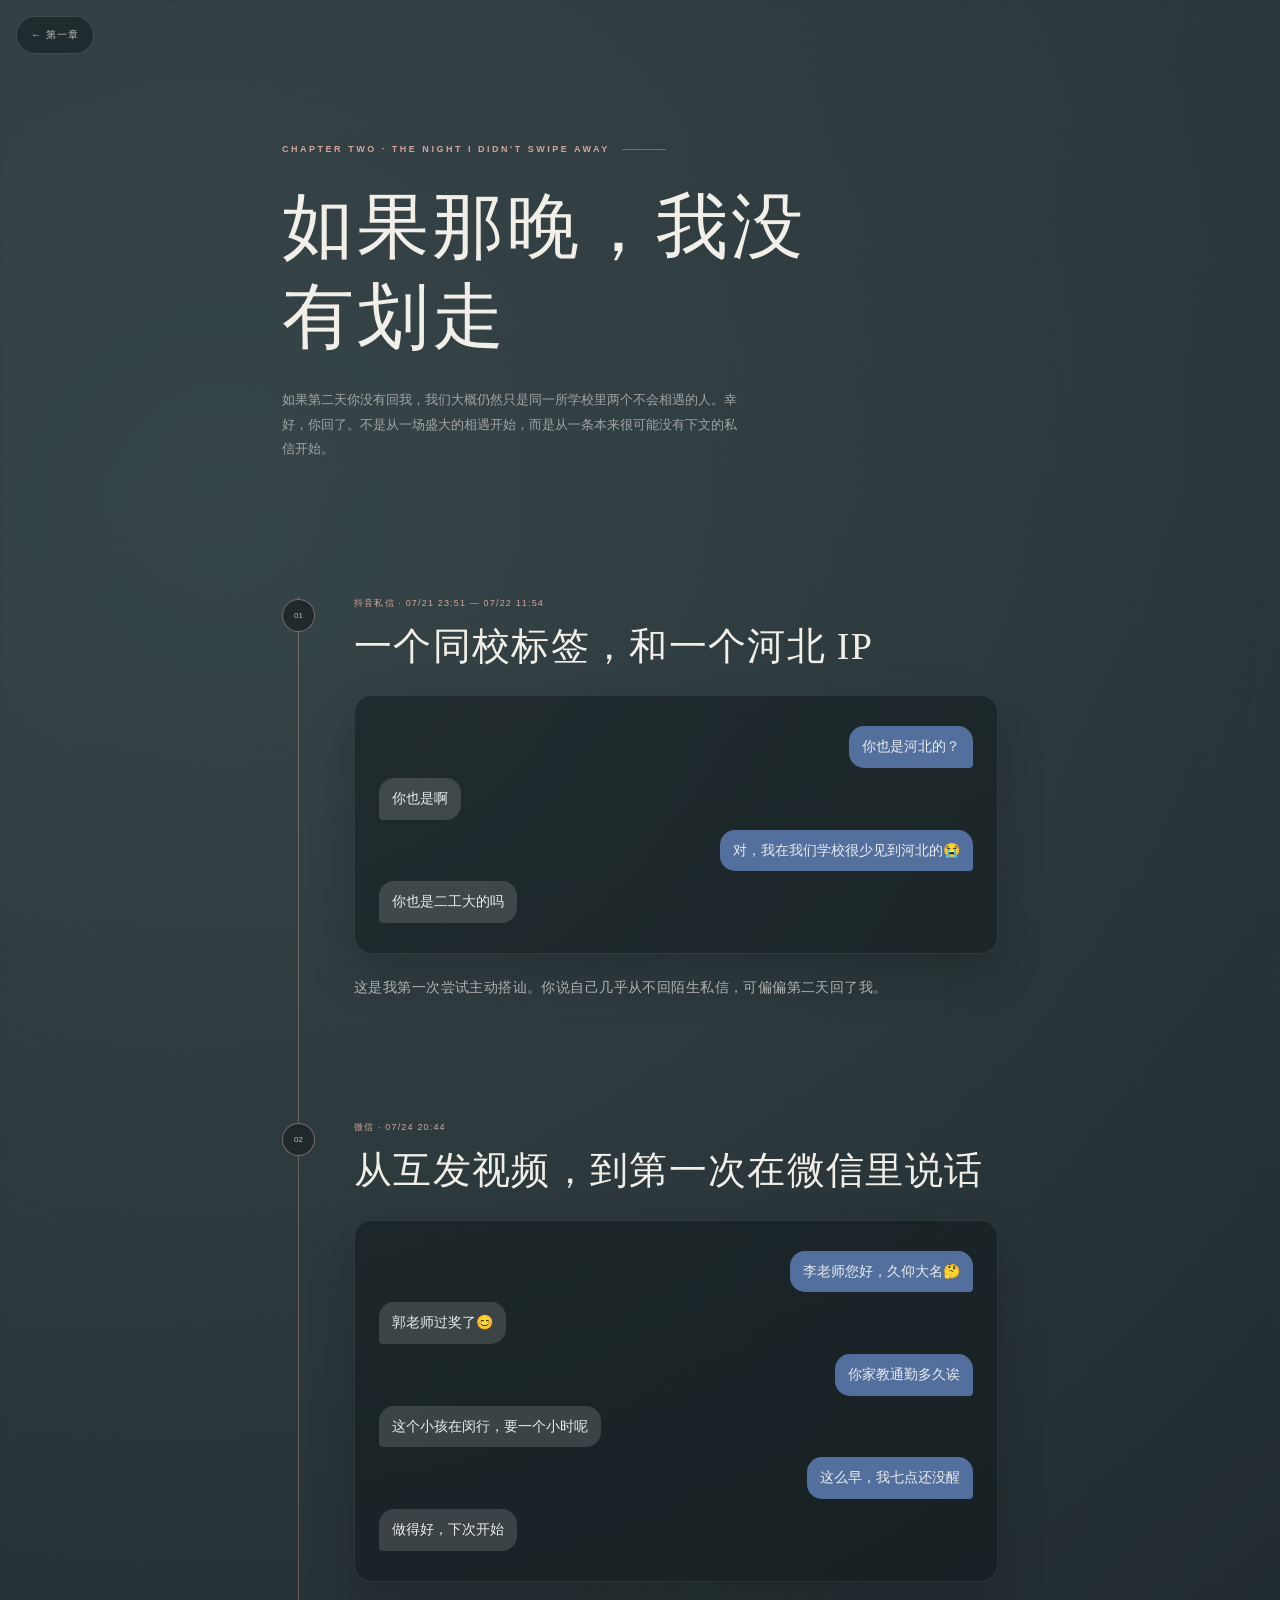
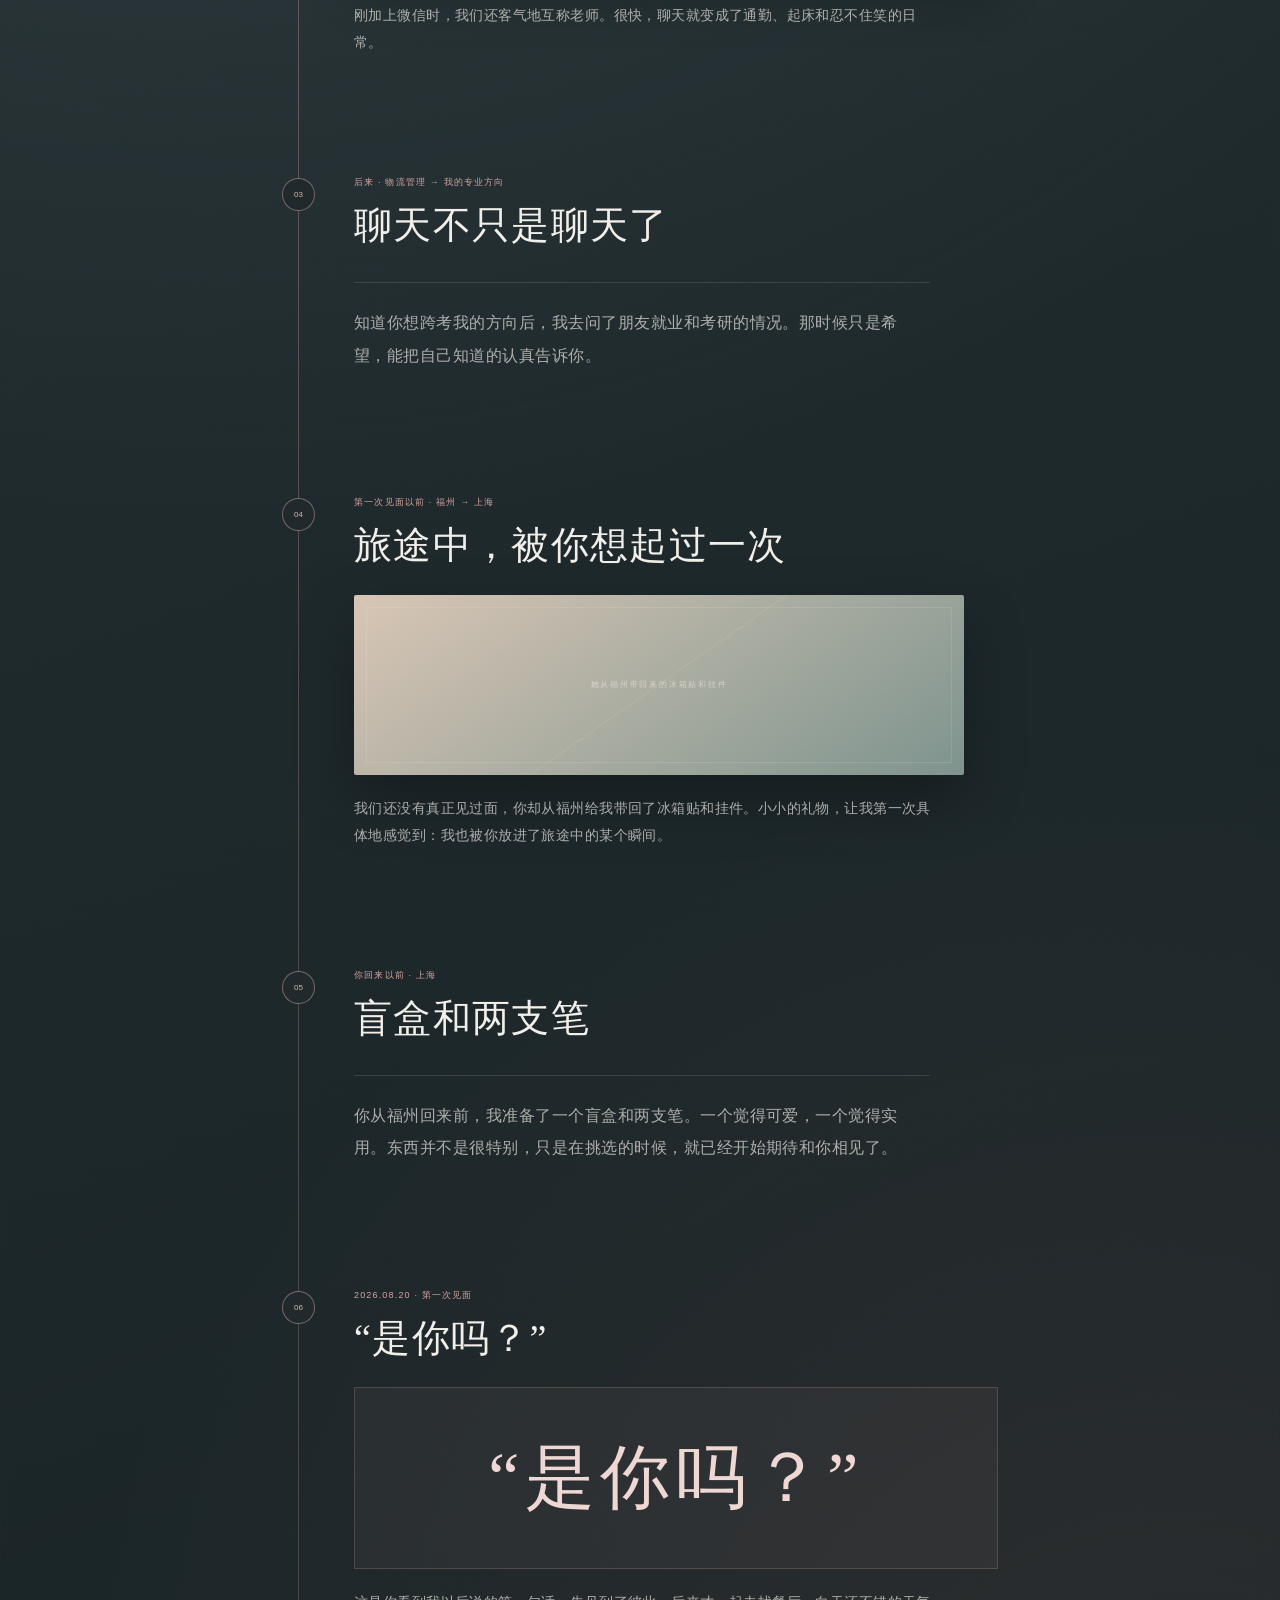
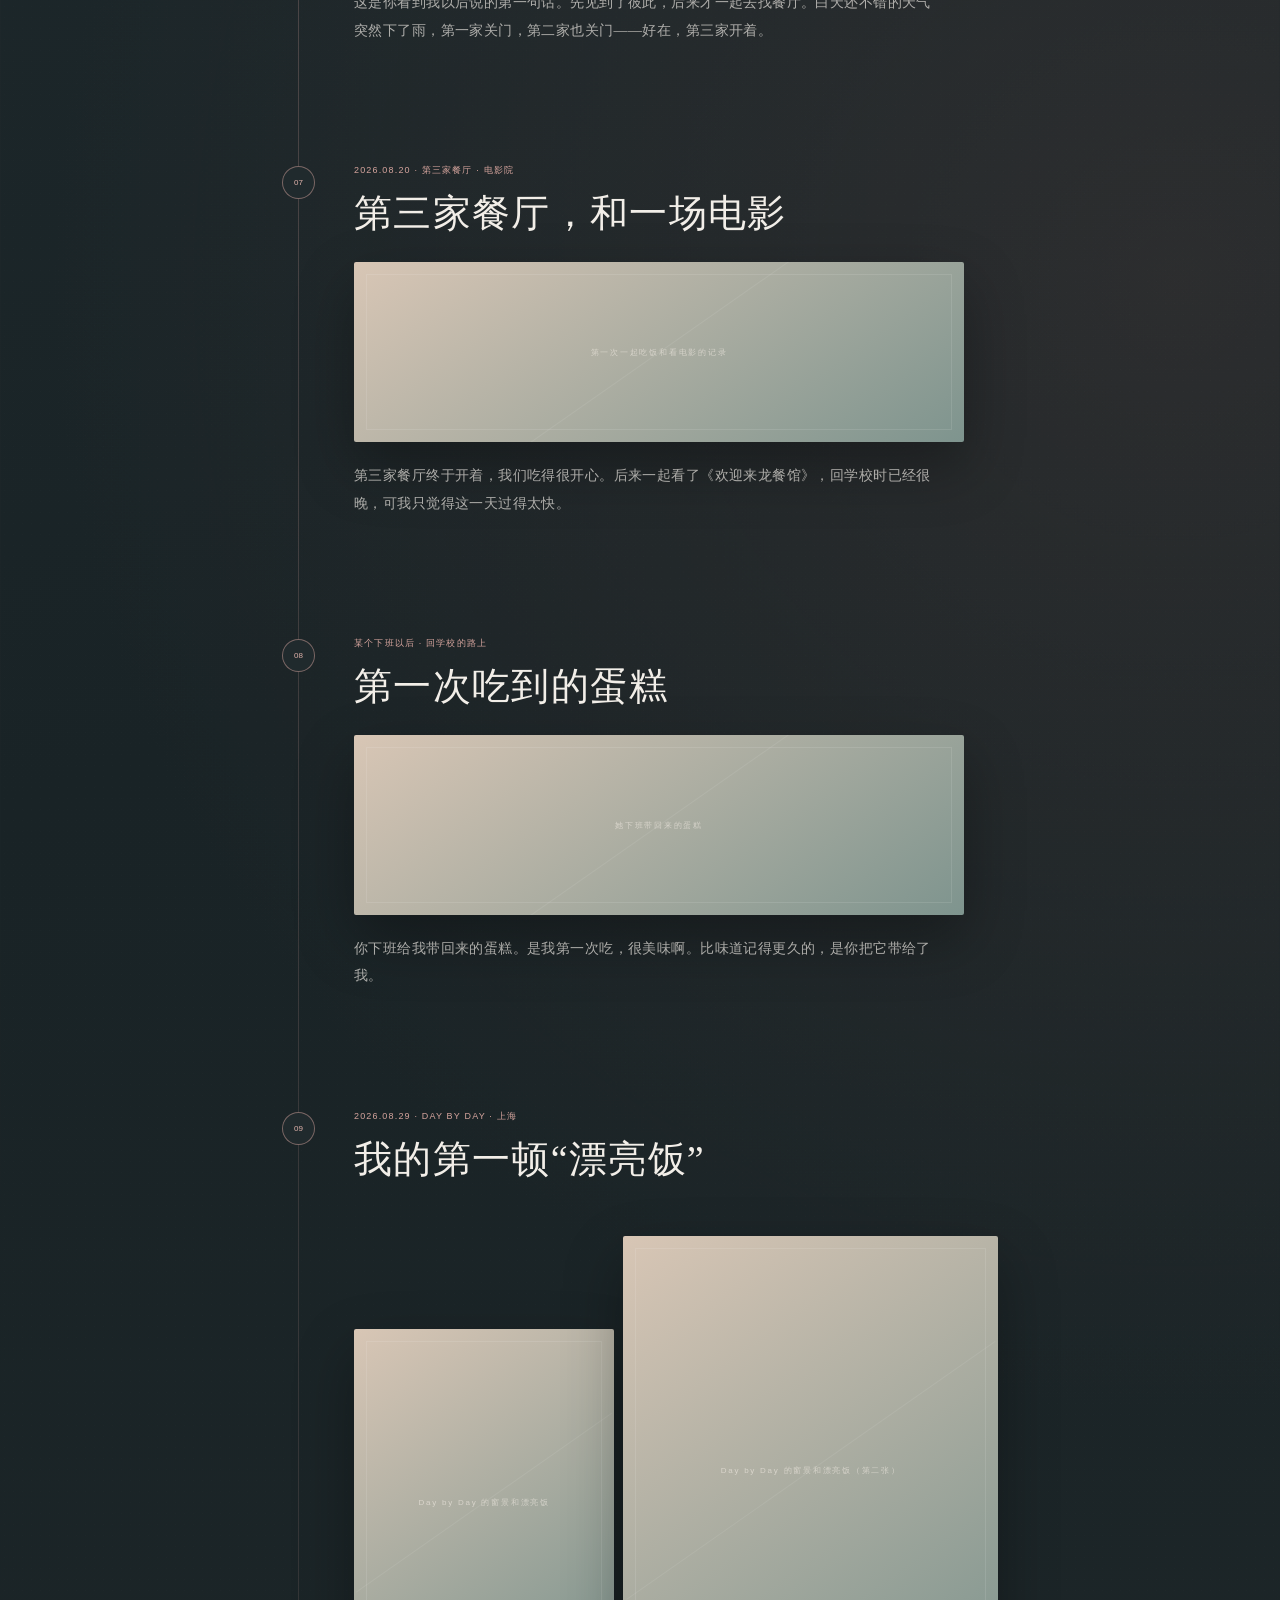
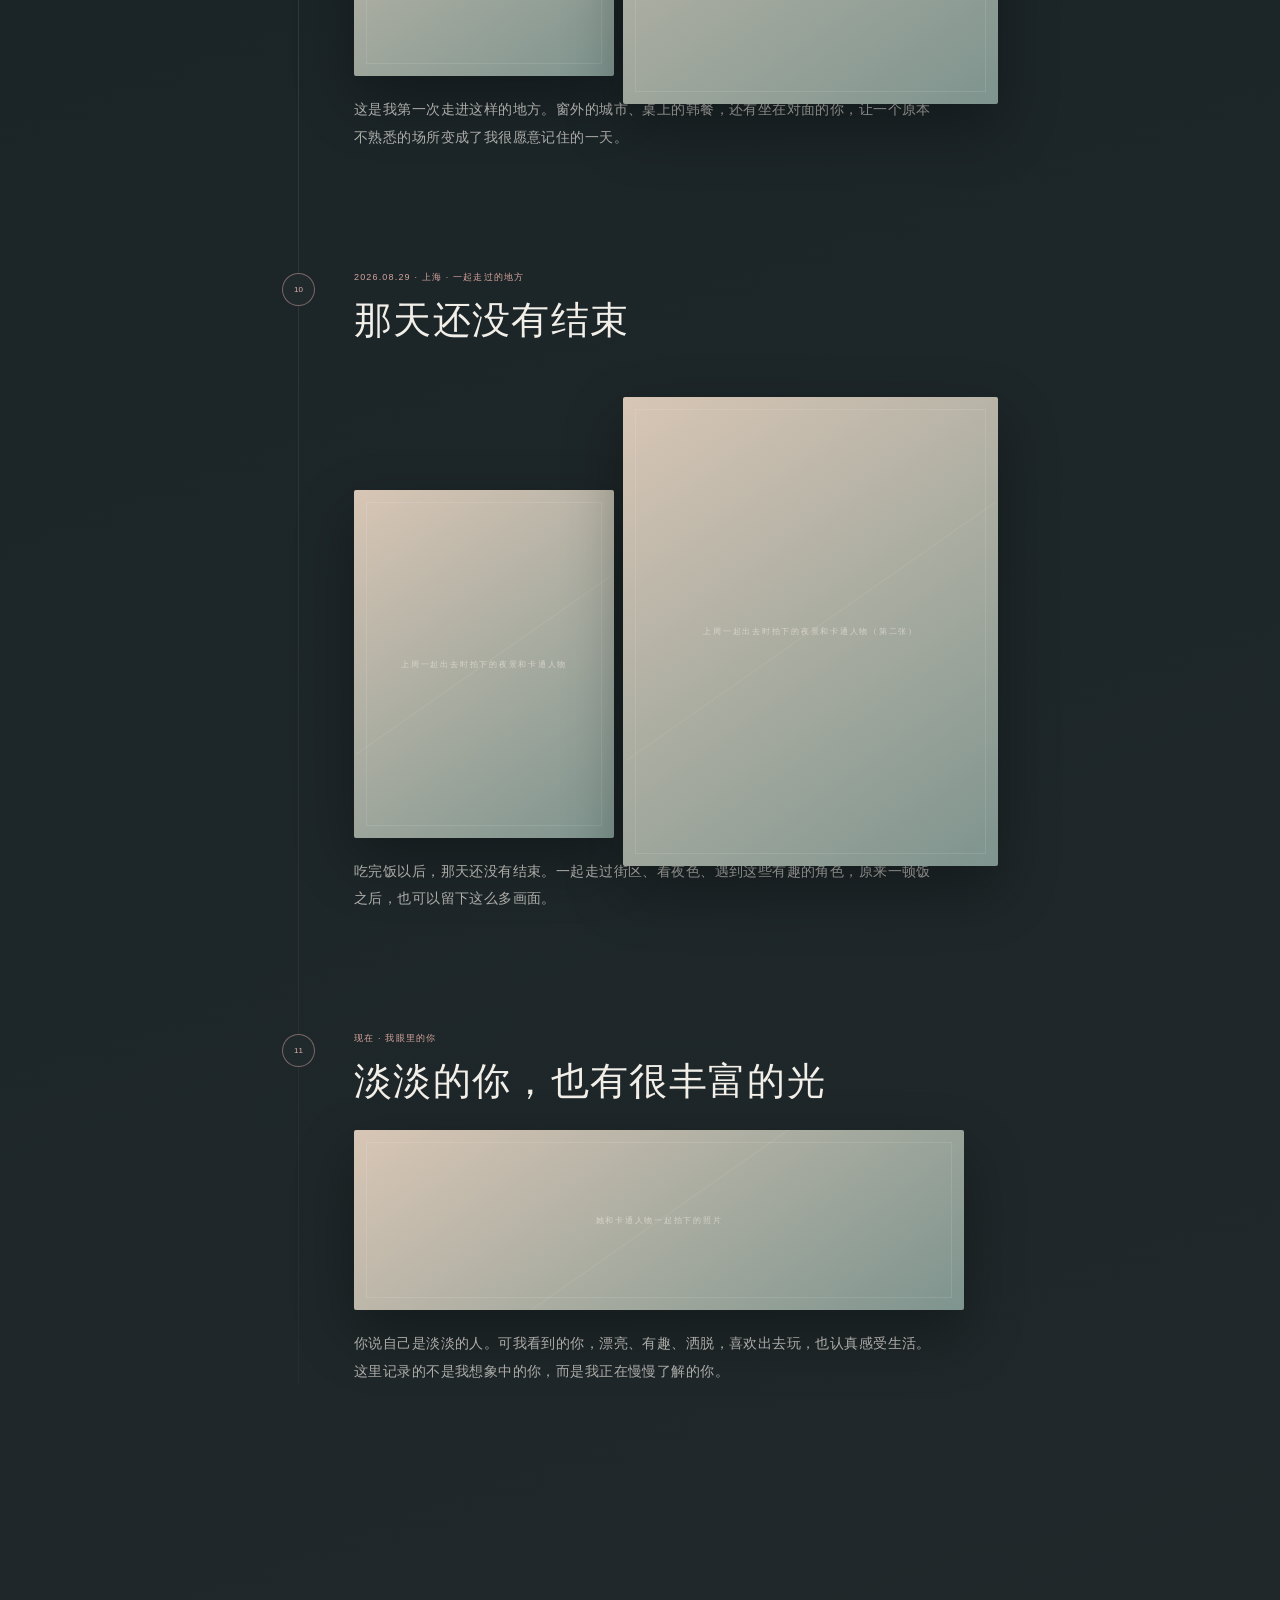
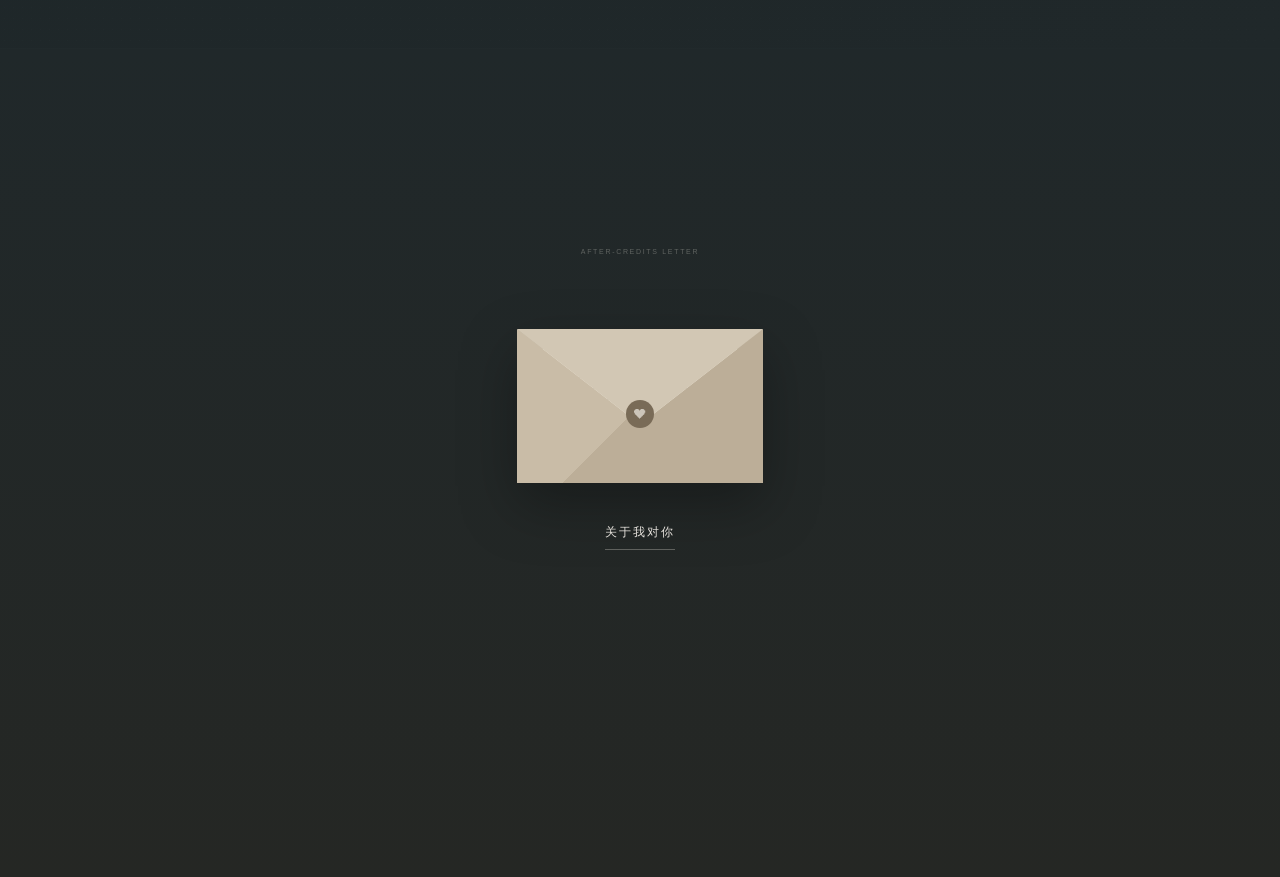
==== commit 33c2390f: "Add files via upload" ====
--- a/story.html
+++ b/story.html
@@ -28,7 +28,7 @@
 
     <div class="envelope-section reveal" id="envelopeSection">
       <p class="envelope-section__eyebrow">AFTER-CREDITS LETTER</p>
-      <button class="envelope-trigger" id="envelopeTrigger" type="button" aria-label="打开这封信" aria-expanded="false">
+      <button class="envelope-trigger" id="envelopeTrigger" type="button" aria-label="关于我对你" aria-expanded="false">
         <span class="envelope" aria-hidden="true">
           <span class="envelope__paper"><i></i><i></i><i></i></span>
           <span class="envelope__back"></span>
@@ -36,7 +36,7 @@
           <span class="envelope__front"></span>
           <span class="envelope__seal">❤</span>
         </span>
-        <span class="envelope-label">打开散场后的信</span>
+        <span class="envelope-label">关于我对你</span>
       </button>
     </div>
 
--- a/style.css
+++ b/style.css
@@ -389,6 +389,8 @@
 }
 .moment-card__body { min-width: 0; }
 .moment-card__name { display: block; margin: 1px 0 9px; color: #657c98; font-size: 14px; letter-spacing: .04em; }
+.moment-card__title { margin: 0 0 8px; color: #343238; font: 500 18px/1.5 var(--serif); letter-spacing: .06em; }
+.moment-card__commentary-label { display: block; margin: 13px 0 5px; color: #ad706c; font-size: 8px; font-weight: 600; letter-spacing: .22em; }
 .moment-card__caption { margin: 0 0 12px; color: #343238; font-size: 14px; line-height: 1.75; white-space: pre-line; }
 .moment-card__media { width: min(100%, 430px); aspect-ratio: 4 / 3; border-radius: 3px; box-shadow: 0 13px 35px rgba(74, 58, 55, .11); }
 .moment-card__media img { filter: none; }
@@ -399,6 +401,7 @@
 .chapter-one-ending .ending-index { color: rgba(52,50,56,.3); }
 .chapter-one-ending p { max-width: 30em; }
 .chapter-one-ending .muted { color: rgba(52,50,56,.72); opacity: 1; font-size: 15px; }
+.chapter-one-ending__note { margin-top: 42px !important; color: rgba(52,50,56,.65); font-size: 15px !important; }
 .chapter-one-ending__question { margin-top: 42px !important; color: #7f5756; font-size: 20px !important; }
 .story-entry-button {
   display: inline-flex;
@@ -483,6 +486,7 @@
 .story-scene__meta { margin: 0 0 11px; color: #d5a49d; font-size: 9px; letter-spacing: .13em; text-transform: uppercase; }
 .story-scene__copy h3 { margin: 0; font: 400 clamp(24px, 7vw, 38px)/1.35 var(--serif); letter-spacing: .035em; }
 .story-scene__caption { max-width: 42em; margin: 20px 0 0; color: rgba(242,238,232,.68); font: 400 14px/1.95 var(--serif); letter-spacing: .03em; }
+.story-scene--text .story-scene__caption { max-width: 36em; margin-top: 30px; padding: 24px 0 4px; border-top: 1px solid rgba(255,255,255,.12); font-size: 16px; line-height: 2.05; }
 .story-scene__photo { display: block; width: 100%; padding: 0; overflow: hidden; border: 0; border-radius: 2px; background: #151d1f; box-shadow: 0 24px 60px rgba(0,0,0,.3); cursor: zoom-in; }
 .story-scene__photo img { display: block; width: 100%; max-height: 76svh; object-fit: inherit; background: #151d1f; }
 .story-scene--photo .story-scene__photo { max-width: 610px; }
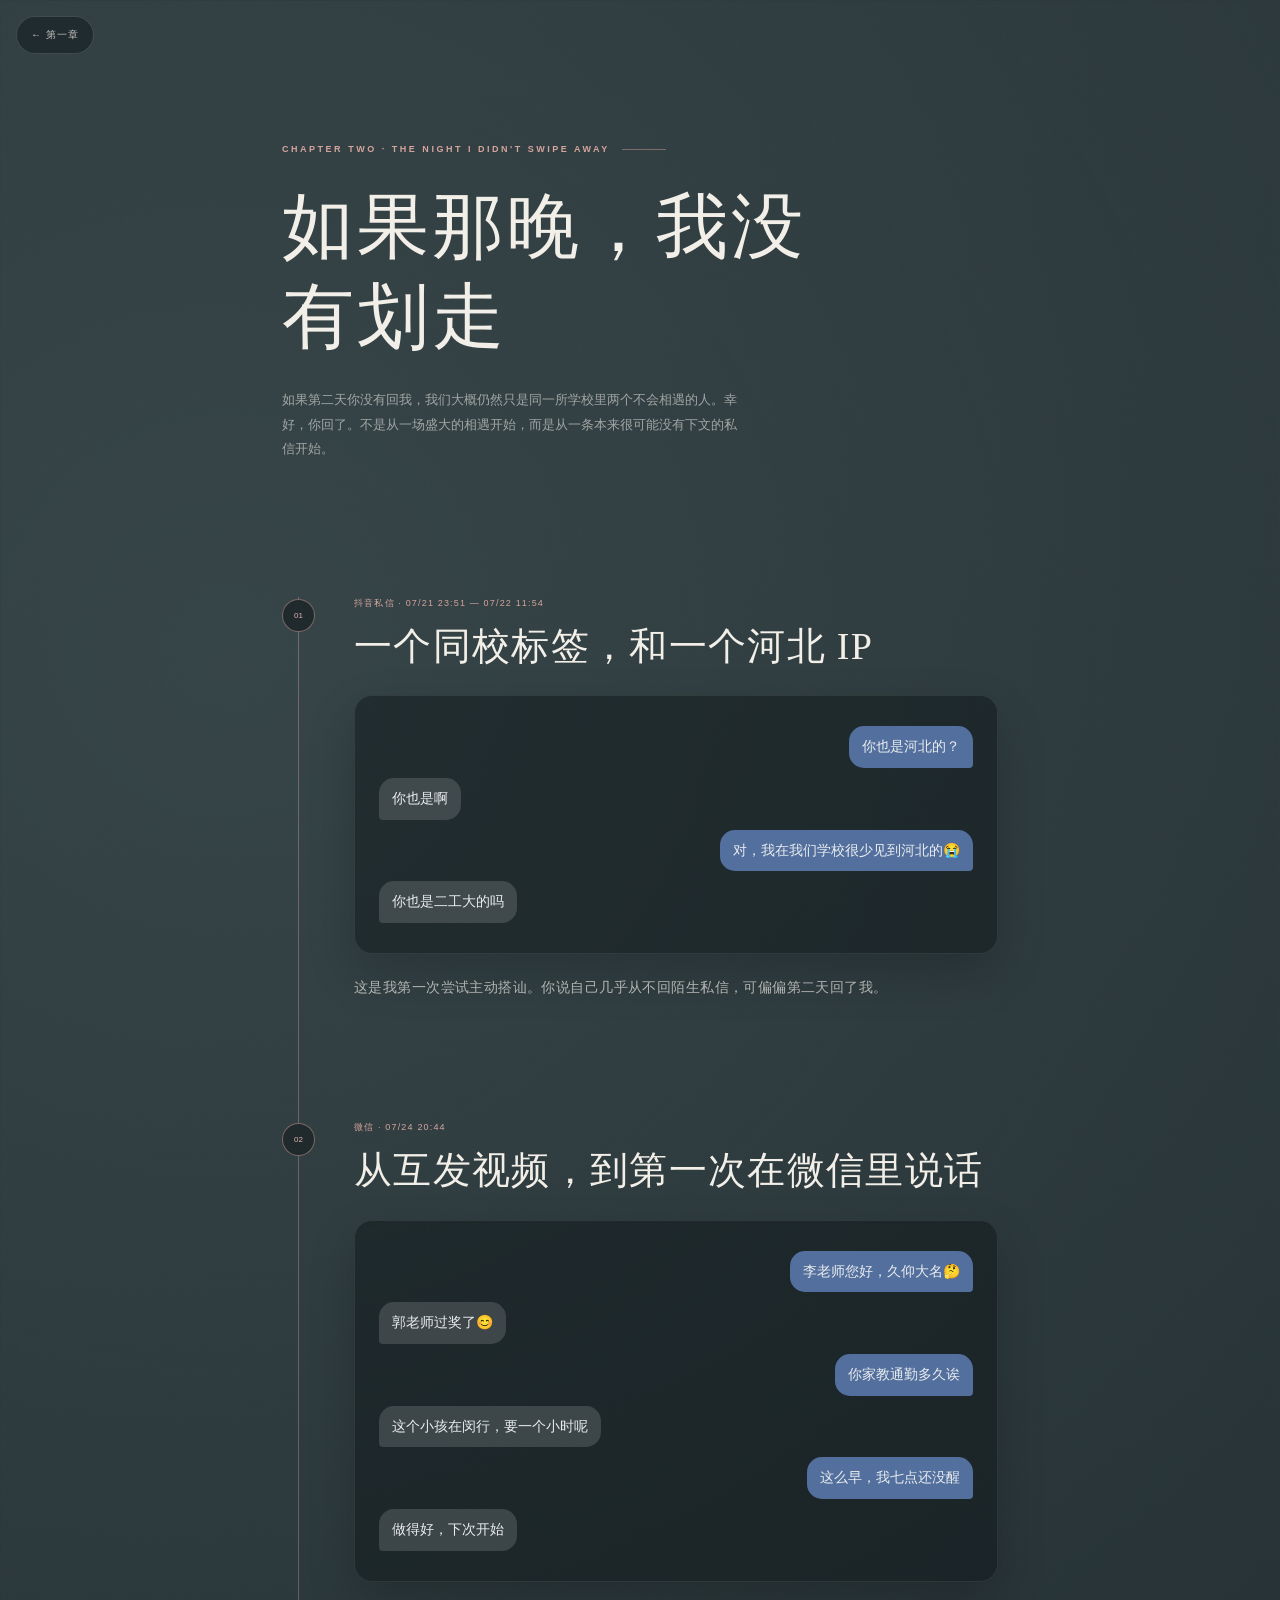
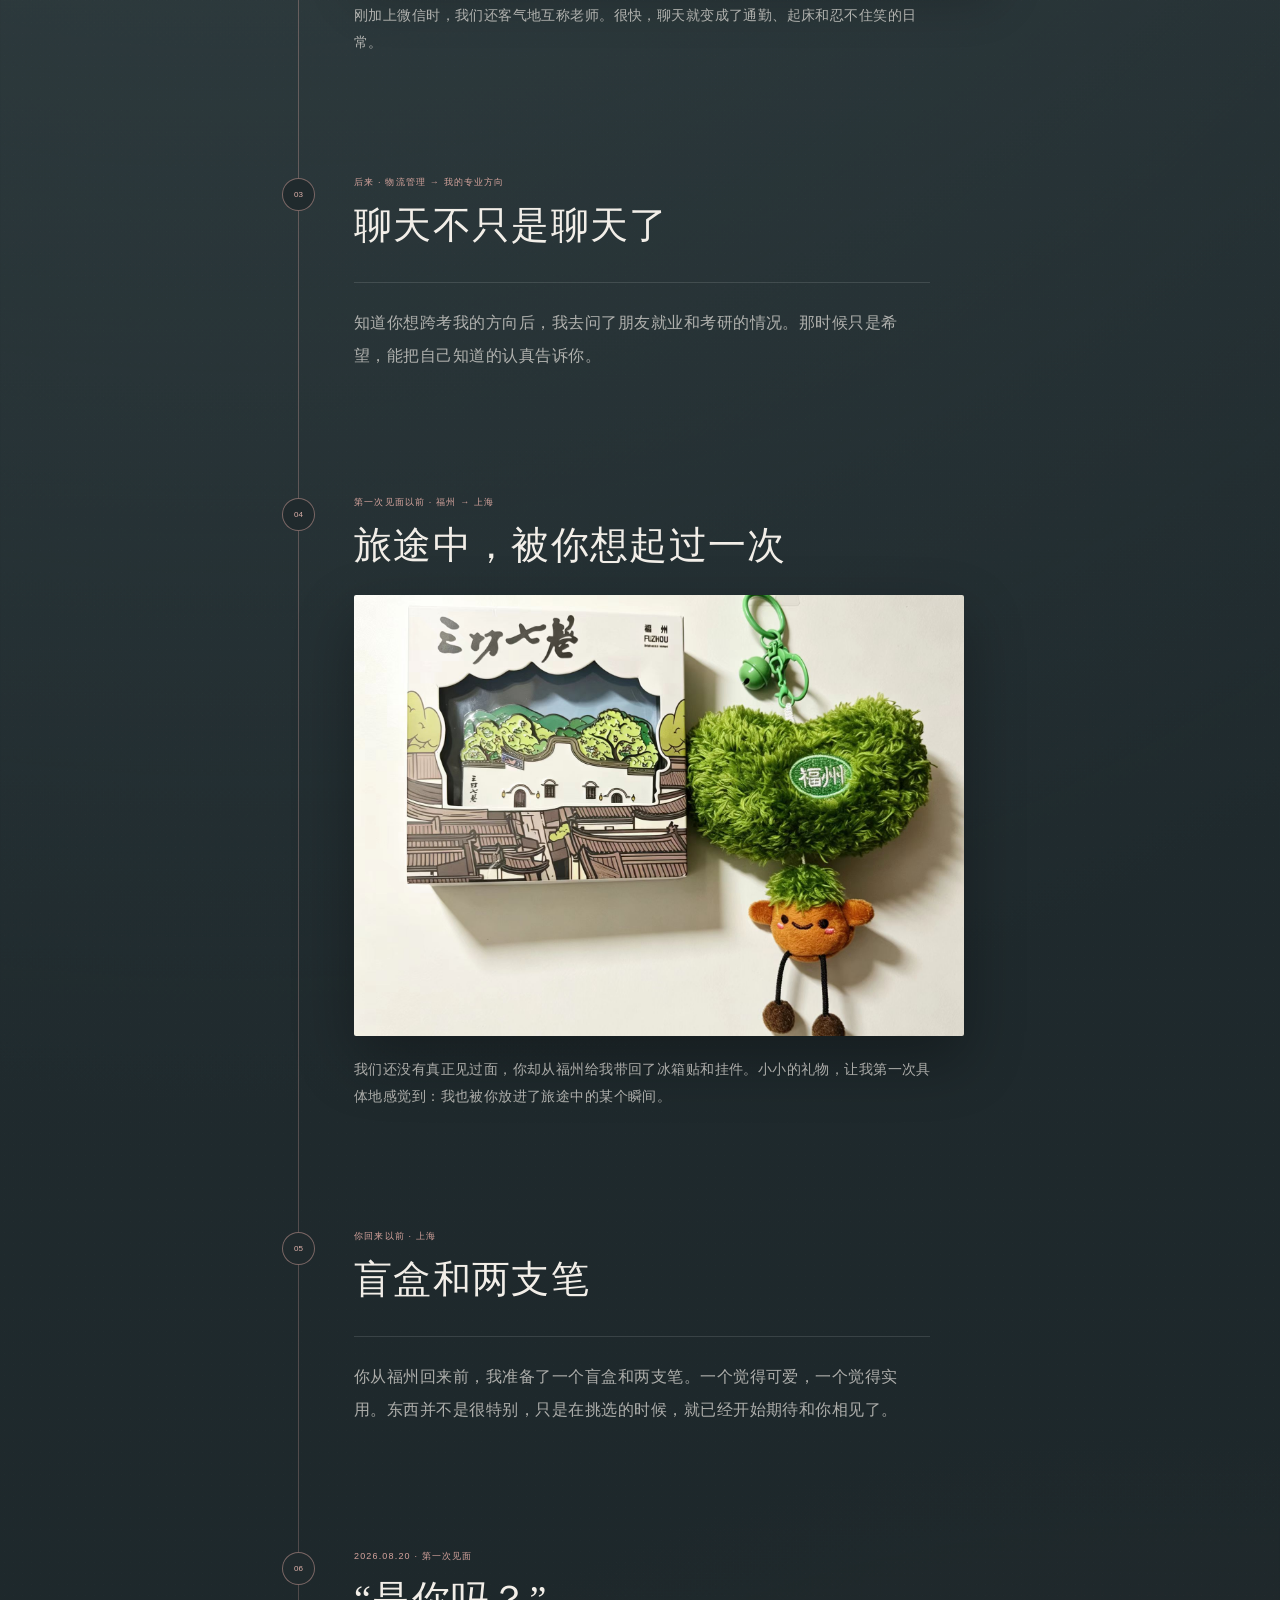
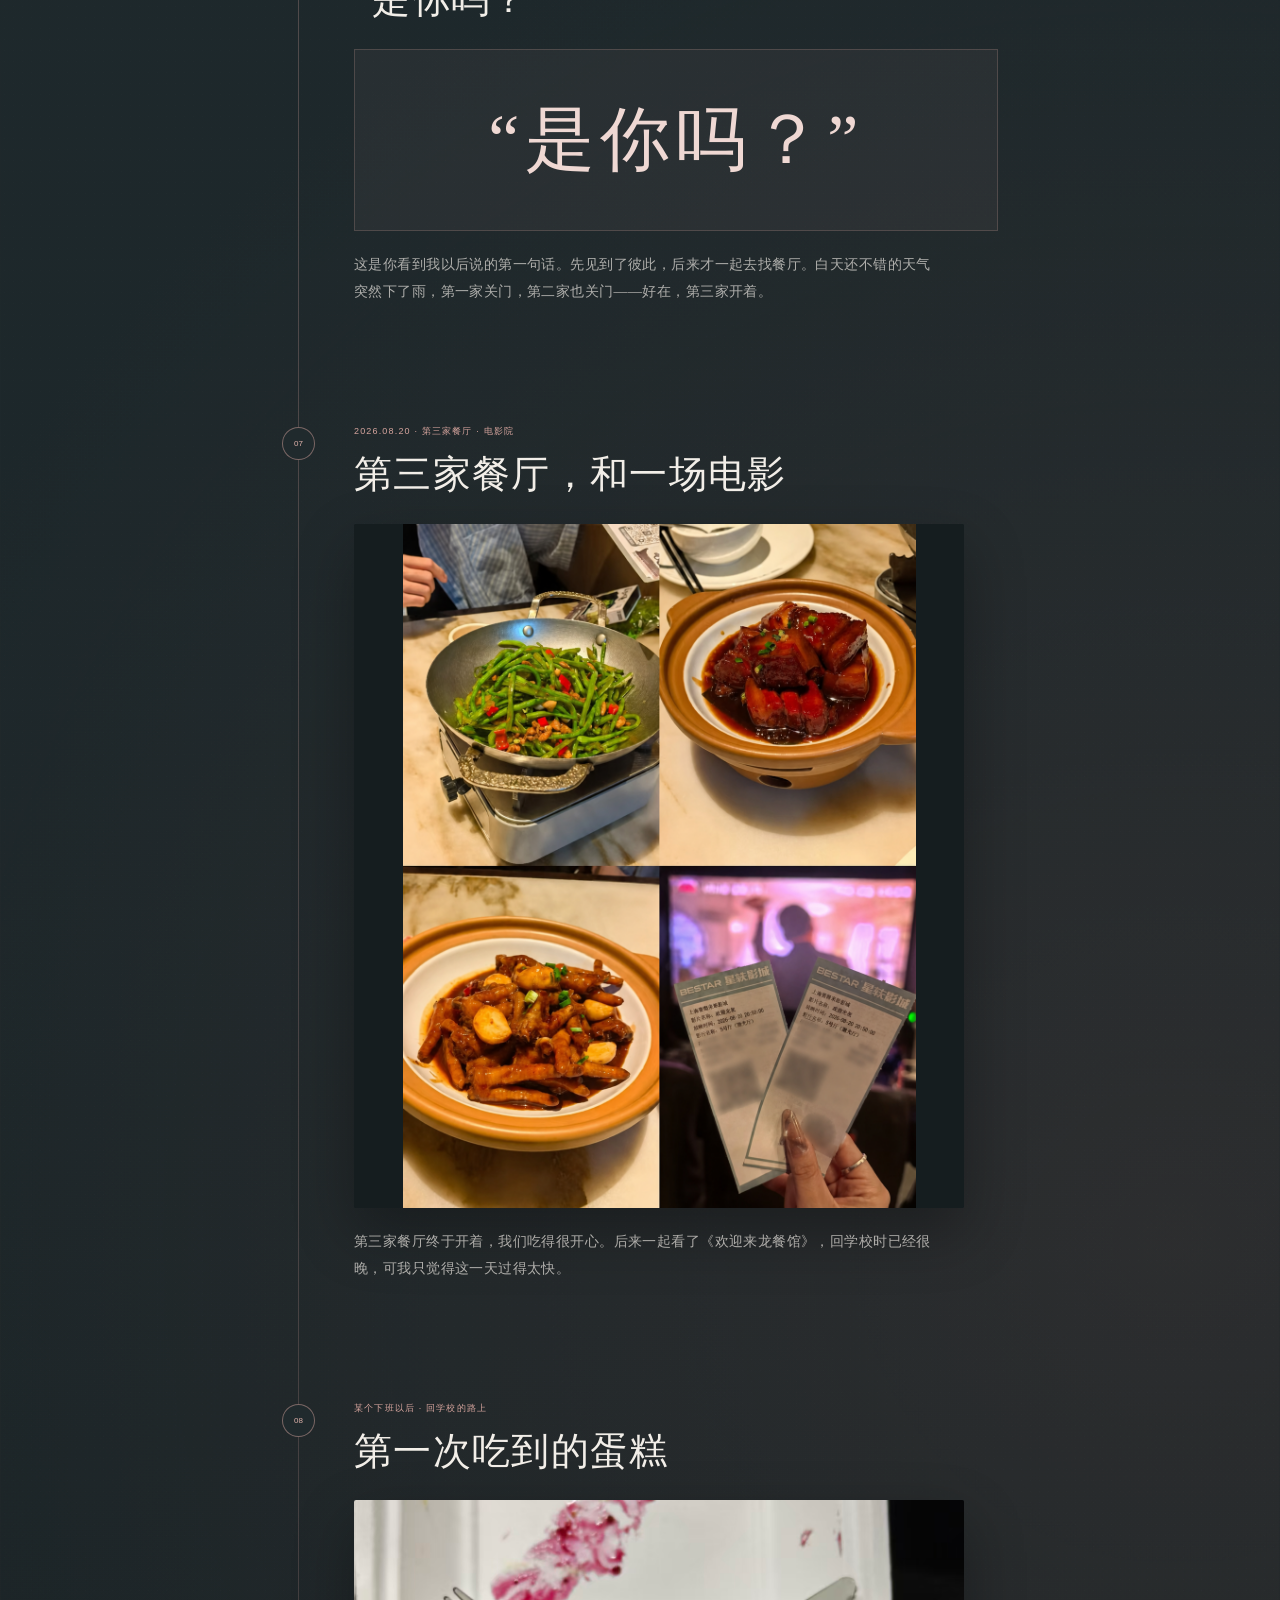
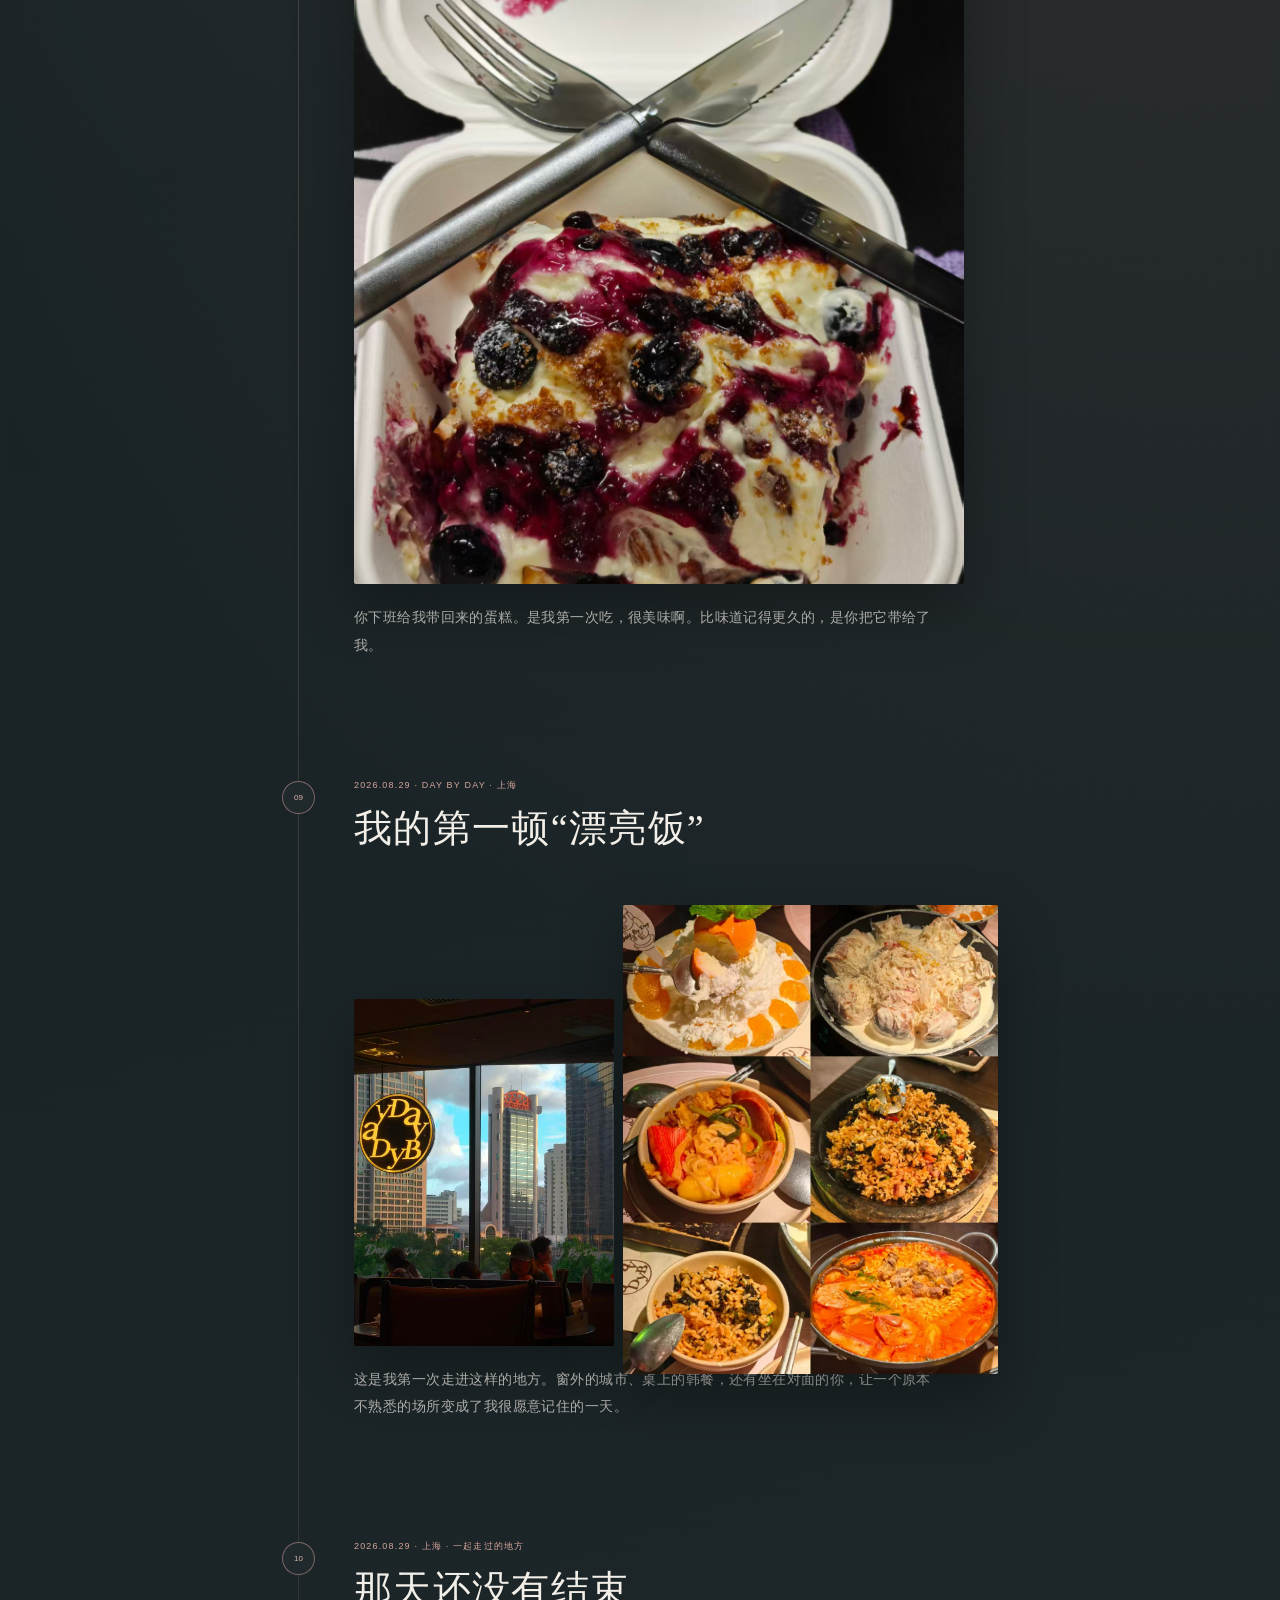
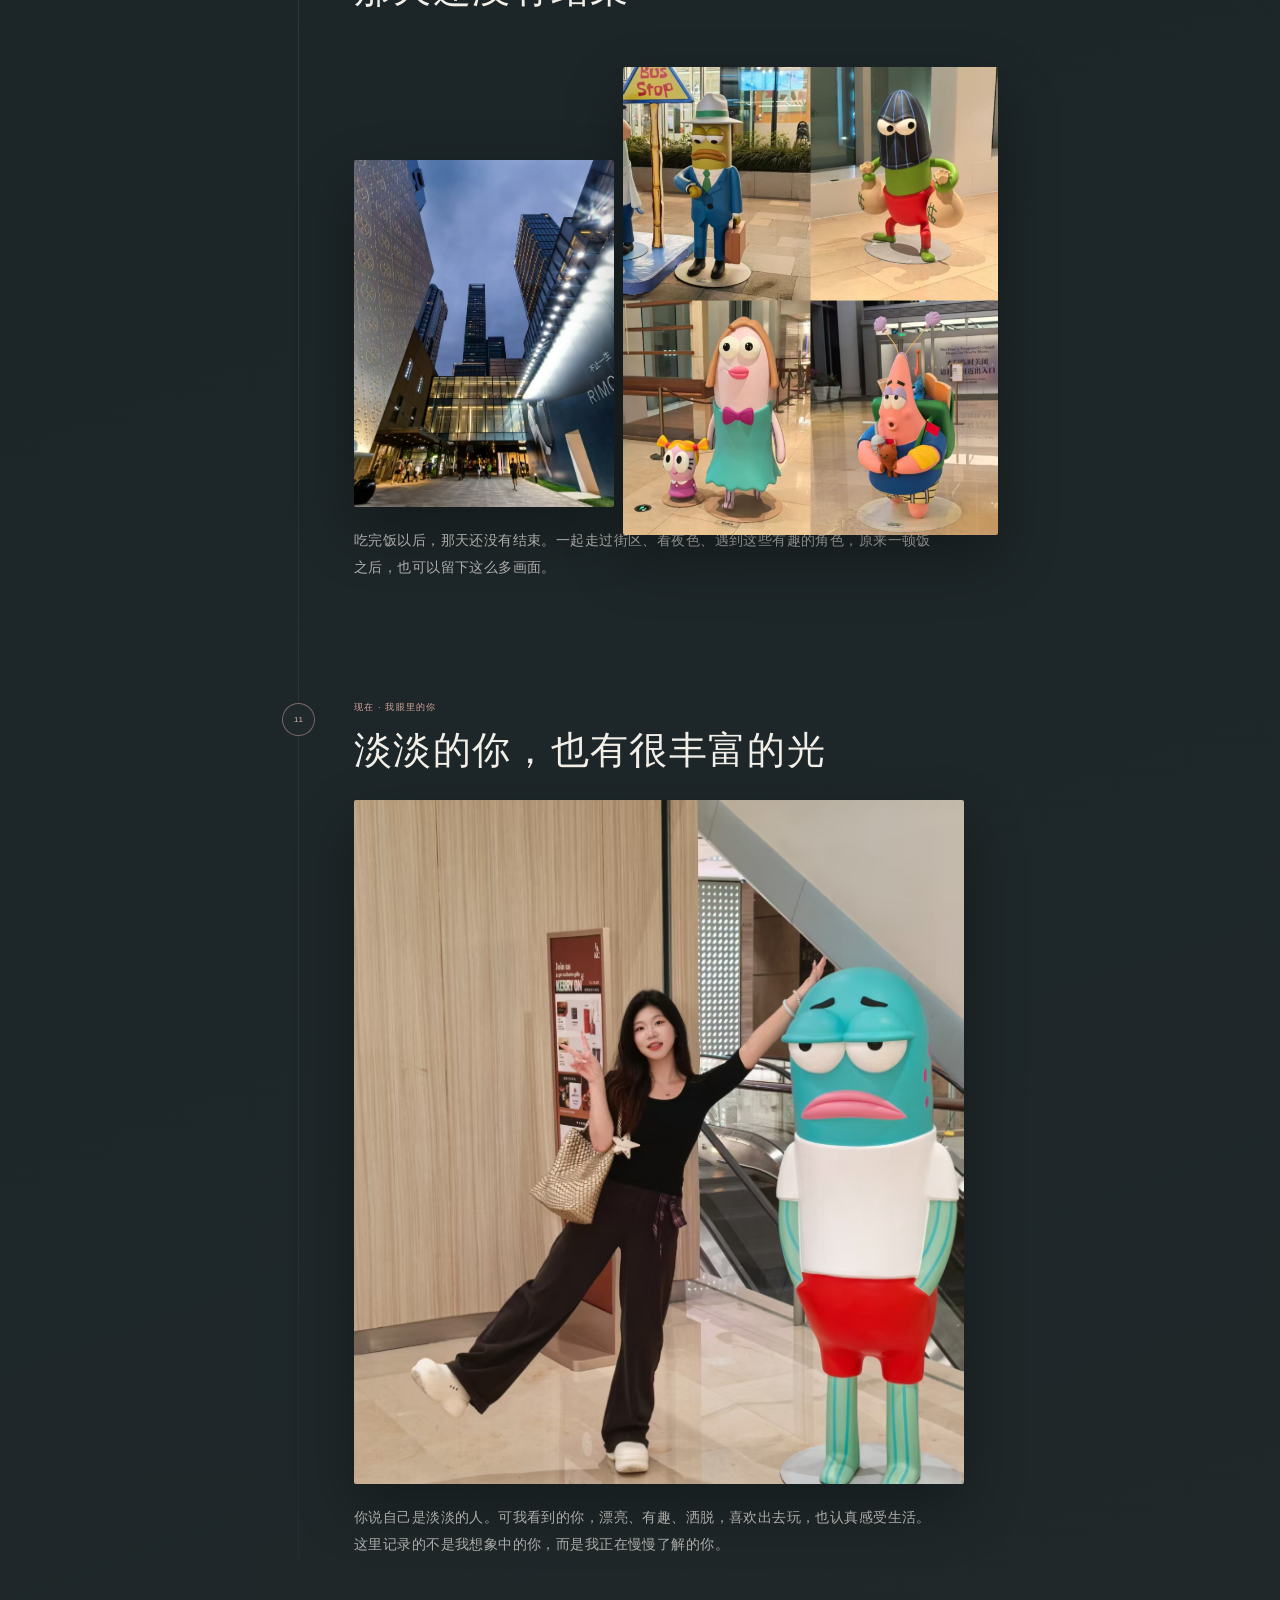
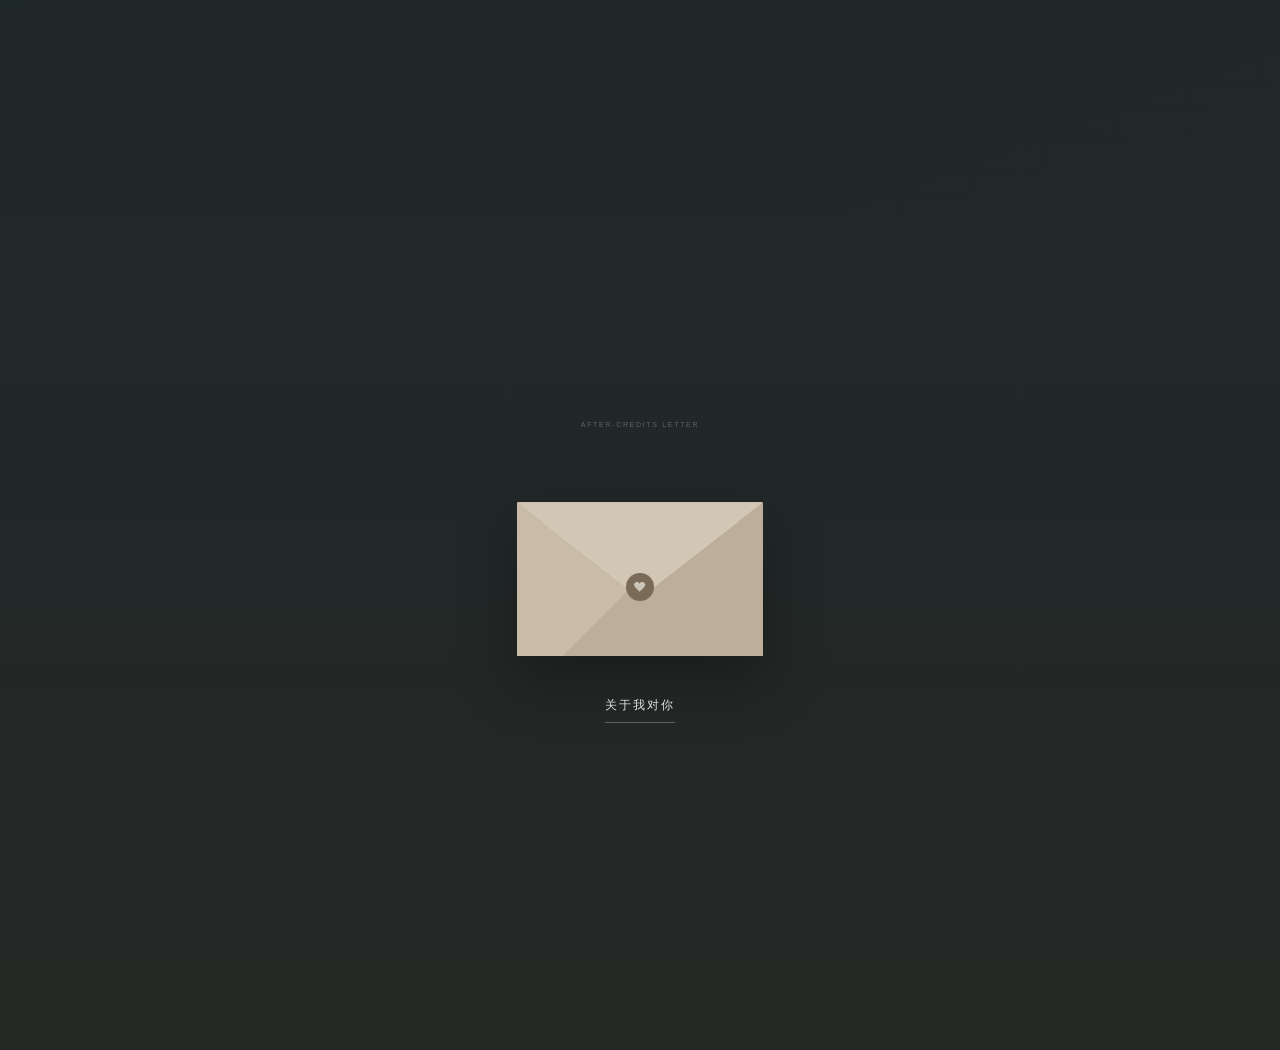
==== commit 099ecc5d: "发布生日限定内容" ====
--- a/story.html
+++ b/story.html
@@ -11,7 +11,7 @@
   <link rel="stylesheet" href="./style.css">
 </head>
 <body class="is-loading is-started story-page">
-  <noscript><p class="noscript-message">这个页面需要启用 JavaScript，才能完成拆信与日期验证。</p></noscript>
+  <noscript><p class="noscript-message">这个页面需要启用 JavaScript，才能完成拆信与章节转场。</p></noscript>
   <div class="page-loader" id="pageLoader" aria-label="页面加载中"><i></i></div>
 
   <a class="story-back-link" href="./index.html" aria-label="返回第一章">← 第一章</a>
@@ -70,39 +70,67 @@
             <p class="to-be-continued" id="continuedText"></p>
           </div>
         </div>
+
+        <section class="birthday-gate" id="birthdayGate" aria-labelledby="birthdayGateTitle" hidden>
+          <div class="birthday-gate__copy">
+            <p class="birthday-kicker" id="birthdayGateEyebrow"></p>
+            <h2 id="birthdayGateTitle"></h2>
+            <p id="birthdayGateDescription"></p>
+          </div>
+          <label class="birthday-switch">
+            <input id="birthdayEditionSwitch" type="checkbox" role="switch" aria-controls="birthdayEdition">
+            <span class="birthday-switch__track" aria-hidden="true"><i></i></span>
+            <span id="birthdaySwitchLabel"></span>
+          </label>
+          <button class="birthday-enter" id="enterBirthdayButton" type="button" disabled>
+            <span id="birthdayEnterLabel"></span><span aria-hidden="true">→</span>
+          </button>
+        </section>
+
+        <section class="birthday-edition" id="birthdayEdition" aria-labelledby="birthdayEditionTitle" aria-hidden="true" hidden>
+          <header class="birthday-edition__cover">
+            <p class="birthday-kicker" id="birthdayCoverEyebrow"></p>
+            <span class="birthday-edition__stamp" aria-hidden="true">BIRTHDAY<br>EDITION</span>
+            <h2 id="birthdayEditionTitle"></h2>
+            <p id="birthdayCoverIntro"></p>
+            <button class="birthday-open" id="openBirthdayStoryButton" type="button" aria-expanded="false">
+              <span id="birthdayOpenLabel"></span><span aria-hidden="true">↓</span>
+            </button>
+          </header>
+
+          <div class="birthday-story" id="birthdayStory" aria-hidden="true">
+            <div class="birthday-story__heading">
+              <p class="birthday-kicker" id="birthdayProcessEyebrow"></p>
+              <h2 id="birthdayProcessTitle"></h2>
+              <p id="birthdayProcessIntro"></p>
+            </div>
+            <div class="birthday-process" id="birthdayProcess"></div>
+
+            <div class="birthday-letter-entry">
+              <p class="birthday-kicker" id="birthdayLetterEntryEyebrow"></p>
+              <button class="birthday-envelope-trigger" id="birthdayLetterTrigger" type="button" aria-expanded="false">
+                <span class="birthday-envelope" aria-hidden="true">
+                  <span class="birthday-envelope__paper"></span>
+                  <span class="birthday-envelope__back"></span>
+                  <span class="birthday-envelope__flap"></span>
+                  <span class="birthday-envelope__front"></span>
+                  <span class="birthday-envelope__seal">✦</span>
+                </span>
+                <span id="birthdayLetterEntryLabel"></span>
+              </button>
+            </div>
+
+            <article class="birthday-letter" id="birthdayLetter" aria-labelledby="birthdayLetterTitle" aria-hidden="true" hidden>
+              <div class="birthday-letter__topline"><span id="birthdayLetterEyebrow"></span><span id="birthdayLetterDate"></span></div>
+              <h2 id="birthdayLetterTitle"></h2>
+              <p class="birthday-letter__intro" id="birthdayLetterIntro"></p>
+              <div class="birthday-letter__copy" id="birthdayLetterCopy"></div>
+            </article>
+          </div>
+        </section>
       </div>
     </section>
   </main>
-
-  <div class="letter-stage" id="letterStage" aria-hidden="true">
-    <div class="letter-stage__backdrop"></div>
-    <section class="date-letter" role="dialog" aria-modal="true" aria-labelledby="dateQuestionTitle">
-      <div class="date-letter__topline"><span>PRIVATE SCREENING</span><span>AFTER CREDITS · 01</span></div>
-      <div class="date-form-view" id="dateFormView">
-        <p class="date-letter__prelude" id="datePrelude"></p>
-        <h2 id="dateQuestionTitle"></h2>
-        <form id="dateForm" novalidate>
-          <fieldset>
-            <legend class="sr-only">选择第一次见面的日期</legend>
-            <div class="date-selects">
-              <label><select id="yearSelect" aria-label="年份" required></select><span>年</span></label><i aria-hidden="true">·</i>
-              <label><select id="monthSelect" aria-label="月份" required></select><span>月</span></label><i aria-hidden="true">·</i>
-              <label><select id="daySelect" aria-label="日期" required></select><span>日</span></label>
-            </div>
-            <p class="date-message" id="dateMessage" aria-live="polite"></p>
-            <button class="date-submit" type="submit">确认这一天 <span aria-hidden="true">→</span></button>
-          </fieldset>
-        </form>
-      </div>
-      <div class="date-success" id="dateSuccess" aria-live="polite">
-        <p class="date-success__value" id="dateSuccessValue"></p>
-        <span class="date-success__check" aria-hidden="true">✓</span>
-        <p id="dateCorrectText"></p>
-        <p class="muted" id="dateTransitionText"></p>
-        <button class="date-success__continue" id="enterChapterTwoButton" type="button"></button>
-      </div>
-    </section>
-  </div>
 
   <div class="lightbox" id="lightbox" role="dialog" aria-modal="true" aria-label="照片查看" aria-hidden="true">
     <button class="lightbox__close" id="lightboxClose" type="button" aria-label="关闭大图">×</button>
--- a/style.css
+++ b/style.css
@@ -224,32 +224,6 @@
 .envelope-trigger.is-open .envelope__paper { height: 156px; transform: translateY(-70px); }
 .envelope-trigger.is-open .envelope__seal { opacity: 0; }
 
-.letter-stage { position: fixed; z-index: 60; inset: 0; display: grid; place-items: center; padding: 18px; visibility: hidden; pointer-events: none; }
-.letter-stage__backdrop { position: absolute; inset: 0; opacity: 0; background: rgba(8, 11, 12, .87); backdrop-filter: blur(6px); -webkit-backdrop-filter: blur(6px); transition: opacity .9s var(--ease); }
-.date-letter { position: relative; width: min(100%, 480px); min-height: min(650px, calc(100svh - 36px)); max-height: calc(100svh - 36px); overflow: auto; padding: 24px clamp(22px, 7vw, 48px) 38px; color: var(--text-ink); background: var(--bg-paper); box-shadow: 0 32px 95px rgba(0, 0, 0, .48); opacity: 0; transform: translateY(28vh) scale(.78); transform-origin: center 80%; transition: opacity .9s var(--ease), transform 1.15s var(--ease); }
-.date-letter::after { content: ""; position: absolute; inset: 12px; border: 1px solid rgba(27,29,29,.07); pointer-events: none; }
-.letter-stage.is-open { visibility: visible; pointer-events: auto; }
-.letter-stage.is-open .letter-stage__backdrop { opacity: 1; }
-.letter-stage.is-open .date-letter { opacity: 1; transform: none; }
-.date-letter__topline { position: relative; z-index: 1; display: flex; justify-content: space-between; padding-bottom: 15px; border-bottom: 1px solid var(--line-light); color: rgba(27, 29, 29, .46); font-size: 8px; letter-spacing: .2em; }
-.date-form-view { position: relative; z-index: 1; padding-top: clamp(60px, 11vh, 98px); transition: opacity .6s, transform .6s; }
-.date-letter__prelude { white-space: pre-line; margin: 0 0 27px; color: var(--text-ink-muted); font: 400 14px/1.9 var(--serif); letter-spacing: .05em; }
-.date-letter h2 { margin: 0 0 50px; font: 400 clamp(24px, 7vw, 32px)/1.6 var(--serif); letter-spacing: .04em; }
-.date-letter fieldset { padding: 0; border: 0; }
-.date-selects { display: grid; grid-template-columns: minmax(72px, 1.4fr) auto minmax(56px, 1fr) auto minmax(56px, 1fr); gap: 6px; align-items: start; }
-.date-selects label { display: grid; text-align: center; }
-.date-selects select { width: 100%; min-height: 48px; padding: 0 4px 6px; color: var(--text-ink); border: 0; border-bottom: 1px solid rgba(27, 29, 29, .28); border-radius: 0; background: transparent; text-align: center; font: 400 clamp(19px, 5vw, 25px)/1 var(--serif); appearance: none; -webkit-appearance: none; }
-.date-selects label span { margin-top: 9px; color: rgba(27, 29, 29, .42); font-size: 9px; letter-spacing: .18em; }
-.date-selects > i { padding-top: 13px; color: rgba(27, 29, 29, .28); font-style: normal; }
-.date-message { min-height: 47px; margin: 24px 0 0; color: #756a58; font: 400 12px/1.7 var(--serif); letter-spacing: .04em; }
-.date-submit, .date-success__continue { display: flex; justify-content: space-between; align-items: center; width: 100%; min-height: 50px; padding: 0 0 10px; color: var(--text-ink); border: 0; border-bottom: 1px solid rgba(27, 29, 29, .45); background: transparent; cursor: pointer; font-size: 12px; letter-spacing: .14em; }
-.date-success { position: absolute; z-index: 2; inset: 52px 26px 26px; display: flex; flex-direction: column; align-items: center; justify-content: center; text-align: center; opacity: 0; pointer-events: none; transform: translateY(16px); transition: opacity .7s, transform .7s; }
-.date-success__value { margin: 0 0 28px; font: 400 clamp(22px, 7vw, 34px)/1 var(--serif); letter-spacing: .12em; }
-.date-success__check { display: grid; place-items: center; width: 42px; height: 42px; margin-bottom: 31px; border: 1px solid rgba(27, 29, 29, .36); border-radius: 50%; }
-.date-success p:not(.date-success__value) { margin: 7px 0; font: 400 15px/1.7 var(--serif); letter-spacing: .06em; }
-.date-success__continue { justify-content: center; width: min(100%, 230px); margin-top: 34px; padding: 0 0 9px; }
-.date-letter.is-success .date-form-view { opacity: 0; transform: translateY(-14px); pointer-events: none; }
-.date-letter.is-success .date-success { opacity: 1; transform: none; pointer-events: auto; }
 
 .chapter-two { max-height: 0; overflow: hidden; color: var(--text-ink); background: var(--bg-paper); opacity: 1; pointer-events: none; transition: max-height 0s 1.2s; }
 .letter-page { position: relative; z-index: 1; width: min(100%, 760px); margin: 0 auto; padding: 0 var(--page-pad) max(100px, 12vh); }
@@ -287,10 +261,100 @@
 .ending-scene > p { margin: 0 0 40px; font: 400 15px/1.8 var(--serif); letter-spacing: .06em; white-space: pre-line; }
 .to-be-continued { margin-top: 10vh !important; font: 400 12px/1 var(--sans) !important; letter-spacing: .28em !important; }
 
+.birthday-gate[hidden], .birthday-edition[hidden], .birthday-letter[hidden] { display: none; }
+.birthday-gate {
+  position: relative;
+  min-height: 100svh;
+  display: flex;
+  flex-direction: column;
+  align-items: center;
+  justify-content: center;
+  padding: 15vh 0;
+  text-align: center;
+}
+.birthday-gate::before { content: ""; width: 1px; height: 72px; margin-bottom: 12vh; background: linear-gradient(transparent, rgba(117,104,82,.45)); }
+.birthday-gate__copy { width: min(100%, 560px); }
+.birthday-kicker { margin: 0 0 24px; color: #8c7c66; font-size: 8px; font-weight: 600; letter-spacing: .25em; text-transform: uppercase; }
+.birthday-gate h2, .birthday-edition__cover h2, .birthday-story__heading h2, .birthday-letter h2 { margin: 0; font: 400 clamp(30px, 8vw, 52px)/1.35 var(--serif); letter-spacing: .045em; }
+.birthday-gate__copy > p:last-child, .birthday-edition__cover > p:not(.birthday-kicker), .birthday-story__heading > p:last-child, .birthday-letter__intro { margin: 24px auto 0; color: var(--text-ink-muted); font: 400 14px/1.9 var(--serif); letter-spacing: .045em; white-space: pre-line; }
+.birthday-switch { display: flex; gap: 13px; align-items: center; margin: 56px 0 35px; color: rgba(27,29,29,.72); font-size: 11px; letter-spacing: .13em; cursor: pointer; }
+.birthday-switch input { position: absolute; width: 1px; height: 1px; opacity: 0; }
+.birthday-switch__track { position: relative; display: block; width: 52px; height: 28px; border: 1px solid rgba(27,29,29,.3); border-radius: 999px; background: rgba(27,29,29,.07); transition: background .35s var(--ease), border-color .35s var(--ease); }
+.birthday-switch__track i { position: absolute; top: 4px; left: 4px; width: 18px; height: 18px; border-radius: 50%; background: rgba(27,29,29,.55); transition: transform .35s var(--ease), background .35s var(--ease); }
+.birthday-switch input:focus-visible + .birthday-switch__track { outline: 1px solid var(--text-ink); outline-offset: 5px; }
+.birthday-switch input:checked + .birthday-switch__track { border-color: #8d756a; background: rgba(161,112,101,.18); }
+.birthday-switch input:checked + .birthday-switch__track i { background: #8d756a; transform: translateX(24px); }
+.birthday-gate.is-locked .birthday-switch { cursor: default; opacity: .38; }
+.birthday-gate.is-locked .birthday-switch__track { background: rgba(27,29,29,.04); }
+.birthday-enter, .birthday-open { display: flex; align-items: center; justify-content: space-between; width: min(100%, 320px); min-height: 52px; padding: 0 0 11px; color: var(--text-ink); border: 0; border-bottom: 1px solid rgba(27,29,29,.45); background: transparent; cursor: pointer; font-size: 11px; letter-spacing: .15em; }
+.birthday-enter:disabled { opacity: .28; cursor: default; }
+
+.birthday-edition { position: relative; width: 100vw; margin-left: calc(50% - 50vw); color: #efe9e2; background: linear-gradient(160deg, #453c3b, #292d2d 56%, #333131); }
+.birthday-edition::before { content: ""; position: absolute; inset: 0; pointer-events: none; background-image: radial-gradient(rgba(255,255,255,.12) .55px, transparent .7px); background-size: 9px 12px; opacity: .08; }
+.birthday-edition__cover { position: relative; z-index: 1; min-height: 105svh; display: flex; flex-direction: column; align-items: center; justify-content: center; padding: 16vh var(--page-pad); text-align: center; }
+.birthday-edition__cover .birthday-kicker, .birthday-story .birthday-kicker { color: #d7ada4; }
+.birthday-edition__stamp { display: grid; place-items: center; width: 92px; height: 92px; margin-bottom: 8vh; border: 1px solid rgba(215,173,164,.55); border-radius: 50%; color: rgba(239,233,226,.7); font-size: 8px; line-height: 1.7; letter-spacing: .18em; transform: rotate(-7deg); }
+.birthday-edition__cover > p:not(.birthday-kicker) { max-width: 34em; color: rgba(239,233,226,.6); }
+.birthday-open { margin-top: 64px; color: #efe9e2; border-color: rgba(239,233,226,.42); }
+.birthday-open span:last-child { transition: transform .35s var(--ease); }
+.birthday-open[aria-expanded="true"] span:last-child { transform: rotate(180deg); }
+
+.birthday-story { position: relative; z-index: 1; max-height: 0; overflow: hidden; opacity: 0; transform: translateY(24px); transition: max-height 1.5s var(--ease), opacity .8s .15s, transform .8s .15s var(--ease); }
+.birthday-story.is-visible { max-height: 30000px; opacity: 1; transform: none; }
+.birthday-story__heading { min-height: 78svh; display: flex; flex-direction: column; justify-content: center; padding: 13vh var(--page-pad); }
+.birthday-story__heading > p:last-child { max-width: 34em; margin-left: 0; color: rgba(239,233,226,.58); }
+.birthday-process { padding: 0 var(--page-pad) 12vh; counter-reset: birthday-process; }
+.birthday-process__entry { position: relative; margin-bottom: clamp(110px, 23vh, 190px); counter-increment: birthday-process; }
+.birthday-process__entry::before { content: "0" counter(birthday-process); display: block; margin-bottom: 16px; color: #d7ada4; font-size: 8px; letter-spacing: .2em; }
+.birthday-process__meta { margin: 0 0 10px; color: rgba(215,173,164,.82); font-size: 9px; letter-spacing: .15em; }
+.birthday-process__entry h3 { margin: 0 0 24px; font: 400 clamp(25px, 7vw, 38px)/1.4 var(--serif); letter-spacing: .035em; }
+.birthday-process__gallery { display: grid; grid-template-columns: repeat(2, minmax(0, 1fr)); gap: 10px; margin: 0 0 28px; align-items: start; }
+.birthday-process__single-media { margin: 0 0 24px; }
+.birthday-process__media { display: block; width: 100%; aspect-ratio: 4 / 3; margin: 0 0 24px; padding: 0; overflow: hidden; color: #efe9e2; border: 1px solid rgba(239,233,226,.15); background: rgba(255,255,255,.035); cursor: zoom-in; }
+.birthday-process__media img { display: block; width: 100%; height: 100%; }
+.birthday-process__media .photo-placeholder { min-height: 0; color: rgba(239,233,226,.48); }
+.birthday-process__gallery .birthday-process__media { aspect-ratio: auto; margin: 0; }
+.birthday-process__gallery .birthday-process__media--featured { grid-column: 1 / -1; }
+.birthday-process__gallery .birthday-process__media img { height: auto; object-fit: contain !important; }
+.birthday-process__body { max-width: 38em; color: rgba(239,233,226,.68); font: 400 15px/1.95 var(--serif); letter-spacing: .035em; }
+.birthday-process__body > p { margin: 0; white-space: pre-line; }
+.birthday-process__closing { margin: 54px 0 0; padding: 28px 0; border-top: 1px solid rgba(215,173,164,.26); border-bottom: 1px solid rgba(215,173,164,.26); color: #f3e5e1; font: 400 clamp(19px, 5.5vw, 28px)/1.75 var(--serif); text-align: center; }
+.birthday-process__closing p { margin: 0; }
+.birthday-process__closing p + p { margin-top: 8px; color: rgba(239,233,226,.72); font-size: .68em; letter-spacing: .08em; }
+.birthday-keepsake-card { position: relative; width: min(100%, 470px); margin: 11vh auto 0; padding: 30px 26px 32px; overflow: hidden; color: var(--text-ink); background: #efe4d7; box-shadow: 0 24px 55px rgba(0,0,0,.24); transform: rotate(-1deg); }
+.birthday-keepsake-card::before { content: ""; position: absolute; inset: 8px; border: 1px solid rgba(27,29,29,.12); pointer-events: none; }
+.birthday-keepsake-card__topline { margin: 0 0 28px; color: rgba(27,29,29,.4); font-size: 7px; letter-spacing: .2em; }
+.birthday-keepsake-card h4 { margin: 0 0 30px; font: 400 clamp(25px, 7vw, 34px)/1.3 var(--serif); letter-spacing: .08em; }
+.birthday-keepsake-card dl { margin: 0; }
+.birthday-keepsake-card dl > div { display: grid; grid-template-columns: 80px 1fr; gap: 14px; padding: 12px 0; border-top: 1px solid rgba(27,29,29,.12); }
+.birthday-keepsake-card dt { color: rgba(27,29,29,.48); font-size: 10px; letter-spacing: .1em; }
+.birthday-keepsake-card dd { margin: 0; font: 400 13px/1.65 var(--serif); letter-spacing: .035em; }
+.birthday-keepsake-card__stamp { position: absolute; right: 21px; bottom: 18px; padding: 6px 9px; color: rgba(145,91,81,.66); border: 1px solid rgba(145,91,81,.44); font-size: 7px; letter-spacing: .16em; transform: rotate(-7deg); }
+
+.birthday-letter-entry { min-height: 100svh; display: flex; flex-direction: column; align-items: center; justify-content: center; padding: 14vh var(--page-pad); text-align: center; }
+.birthday-envelope-trigger { display: flex; flex-direction: column; gap: 34px; align-items: center; padding: 16px; color: #efe9e2; border: 0; background: transparent; cursor: pointer; font-size: 11px; letter-spacing: .16em; }
+.birthday-envelope { position: relative; display: block; width: min(72vw, 280px); aspect-ratio: 1.55 / 1; filter: drop-shadow(0 25px 34px rgba(0,0,0,.24)); }
+.birthday-envelope > span { position: absolute; display: block; }
+.birthday-envelope__back { inset: 12% 0 0; border: 1px solid rgba(239,233,226,.28); background: #726360; }
+.birthday-envelope__paper { top: 19%; right: 8%; bottom: 10%; left: 8%; background: #eee4d8; transform: translateY(0); transition: transform .75s var(--ease); }
+.birthday-envelope__flap { z-index: 2; top: 12%; right: 0; left: 0; height: 51%; clip-path: polygon(0 0, 100% 0, 50% 100%); background: #86736e; transform-origin: 50% 0; transition: transform .65s var(--ease); }
+.birthday-envelope__front { z-index: 3; right: 0; bottom: 0; left: 0; height: 58%; clip-path: polygon(0 0, 50% 55%, 100% 0, 100% 100%, 0 100%); background: #665957; }
+.birthday-envelope__seal { z-index: 4; top: 51%; left: 50%; display: grid !important; place-items: center; width: 36px; height: 36px; border-radius: 50%; color: #f4e8df; background: #a46f68; transform: translate(-50%, -50%); transition: opacity .3s; }
+.birthday-envelope-trigger.is-open .birthday-envelope__flap { transform: rotateX(180deg); }
+.birthday-envelope-trigger.is-open .birthday-envelope__paper { transform: translateY(-27%); }
+.birthday-envelope-trigger.is-open .birthday-envelope__seal { opacity: 0; }
+
+.birthday-letter { margin: 0 var(--page-pad); padding: clamp(34px, 8vw, 68px) clamp(22px, 7vw, 54px); color: var(--text-ink); background: var(--bg-paper); box-shadow: 0 28px 80px rgba(0,0,0,.24); opacity: 0; transform: translateY(28px); transition: opacity .8s, transform .8s var(--ease); }
+.birthday-letter.is-visible { opacity: 1; transform: none; }
+.birthday-letter__topline { display: flex; justify-content: space-between; gap: 18px; margin-bottom: 13vh; color: rgba(27,29,29,.38); font-size: 7px; letter-spacing: .16em; }
+.birthday-letter__intro { margin-left: 0; }
+.birthday-letter__copy { margin: 12vh 0; }
+.birthday-letter__copy p { margin: 0 0 clamp(52px, 10vh, 90px); font: 400 clamp(16px, 4.5vw, 19px)/2.05 var(--serif); letter-spacing: .05em; white-space: pre-line; }
+.birthday-letter__copy .birthday-letter__signature { margin-top: 13vh; margin-bottom: 0; color: rgba(27,29,29,.72); font-size: 14px; text-align: right; letter-spacing: .14em; }
+
 .chapter-two-active { color-scheme: light; color: var(--text-ink); background: var(--bg-paper); }
 .chapter-two-active .chapter-one { opacity: .1; filter: blur(4px); }
-.chapter-two-active .chapter-two { max-height: 12000px; opacity: 1; pointer-events: auto; transition: max-height 0s; }
-.chapter-two-active .letter-stage { opacity: 0; visibility: hidden; pointer-events: none; transition: opacity .8s, visibility .8s; }
+.chapter-two-active .chapter-two { max-height: 30000px; opacity: 1; pointer-events: auto; transition: max-height 0s; }
 
 .lightbox { position: fixed; z-index: 100; inset: 0; display: grid; grid-template-rows: 1fr auto; place-items: center; padding: max(60px, env(safe-area-inset-top)) 18px max(24px, env(safe-area-inset-bottom)); color: var(--text-primary); background: rgba(8, 11, 13, .96); opacity: 0; visibility: hidden; pointer-events: none; transition: opacity .35s, visibility .35s; }
 .lightbox.is-open { opacity: 1; visibility: visible; pointer-events: auto; }
@@ -327,6 +391,11 @@
   .paper-rule { left: 18px; }
   .important-photo { width: 74%; }
   .next-photo { width: 74%; margin-right: auto; margin-left: auto; }
+  .birthday-edition__cover, .birthday-story__heading, .birthday-process, .birthday-letter-entry { width: min(100%, 760px); margin-right: auto; margin-left: auto; }
+  .birthday-process__entry:nth-child(even) { margin-left: 12%; }
+  .birthday-process__media { width: 82%; }
+  .birthday-process__entry:nth-child(even) .birthday-process__media { margin-left: auto; }
+  .birthday-letter { width: min(calc(100% - 104px), 660px); margin-right: auto; margin-left: auto; }
 }
 
 @media (max-width: 374px) {
@@ -334,7 +403,11 @@
   .memory--left, .memory--right { grid-template-columns: 1.08fr .92fr; gap: 13px; }
   .memory--right { grid-template-columns: .92fr 1.08fr; }
   .memory__meta { gap: 6px; font-size: 8px; }
-  .date-letter { padding-right: 18px; padding-left: 18px; }
+}
+
+@media (max-width: 520px) {
+  .birthday-process__gallery { grid-template-columns: 1fr; }
+  .birthday-process__gallery .birthday-process__media--featured { grid-column: auto; }
 }
 
 @media (prefers-reduced-motion: reduce) {
